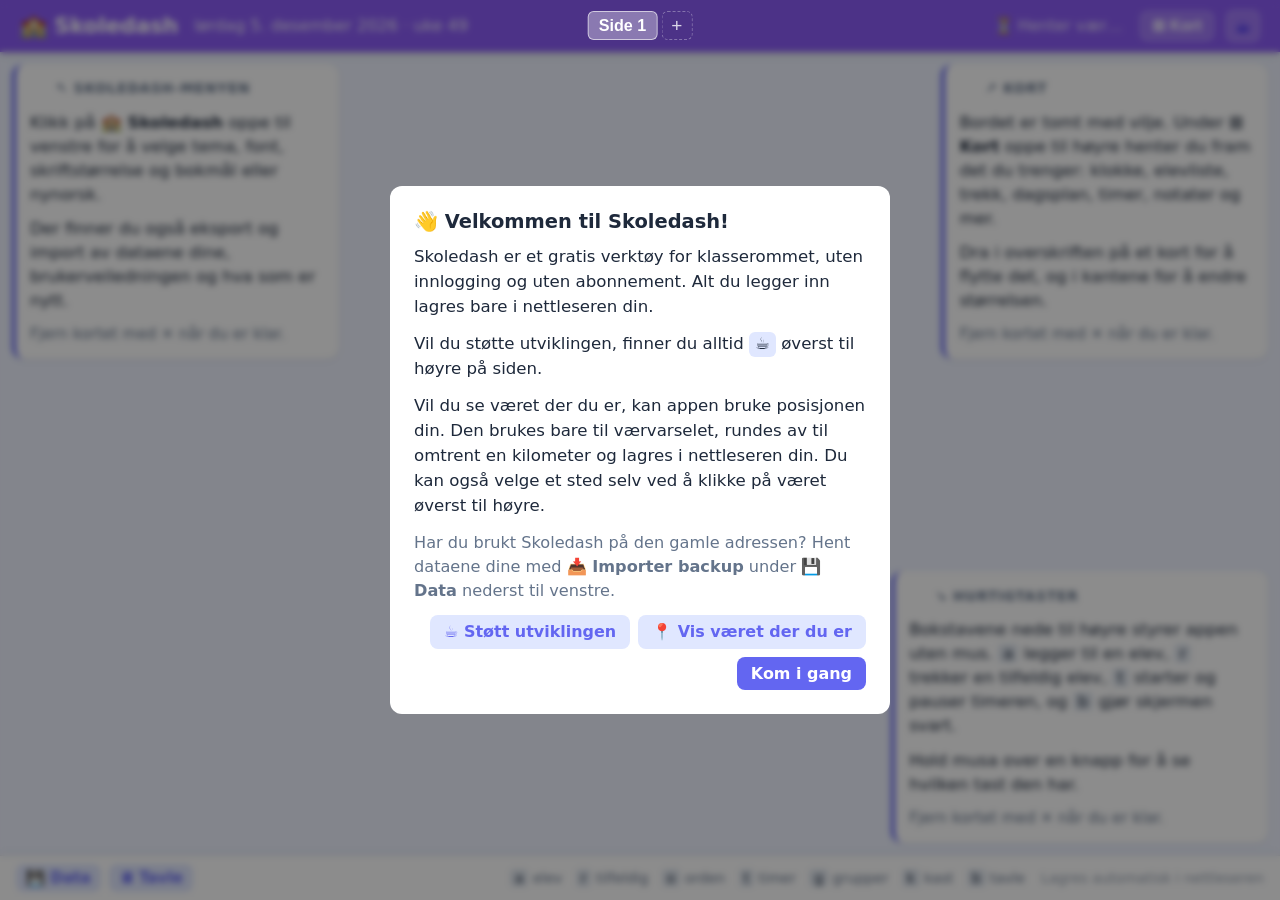
==== index.html @ 86c4f720 "Ukeplan: én dagsplan per skoledag (v2.53) 🗓 i Dagsplan-kortet bytter mellom én plan og én plan per u" ====
<!DOCTYPE html>
<html lang="no" data-theme="lyst">
<head>
  <meta charset="UTF-8">
  <meta name="viewport" content="width=device-width, initial-scale=1.0">
  <title>Skoledash</title>
  <!-- Favicon uten egen fil: en inline SVG (data-URI) som bare tegner 🏫-emojien. -->
  <link rel="icon" href="data:image/svg+xml,%3Csvg xmlns='http://www.w3.org/2000/svg' viewBox='0 0 100 100'%3E%3Ctext y='.9em' font-size='90'%3E%F0%9F%8F%AB%3C/text%3E%3C/svg%3E">
  <meta name="description" content="Klasseromsdashboard for læreren — navnetrekking, grupper, timer og dagsplan i ett oversiktlig dashboard. Alt lagres lokalt i nettleseren.">
  <!-- Open Graph / sosiale medier -->
  <meta property="og:type" content="website">
  <meta property="og:title" content="Skoledash: klasseromsdashboard for læreren">
  <meta property="og:description" content="Navnetrekking, grupper, timer og dagsplan i ett oversiktlig dashboard. Alt lagres lokalt i nettleseren.">
  <meta property="og:image" content="https://skoledash.app/og-image.png?v=2">
  <meta property="og:image:width" content="2752">
  <meta property="og:image:height" content="1536">
  <meta property="og:url" content="https://skoledash.app/">
  <meta name="twitter:card" content="summary_large_image">
  <meta name="twitter:title" content="Skoledash: klasseromsdashboard for læreren">
  <meta name="twitter:description" content="Navnetrekking, grupper, timer og dagsplan i ett oversiktlig dashboard.">
  <meta name="twitter:image" content="https://skoledash.app/og-image.png?v=2">
  <!-- Setter lagret tema før første tegning, så det ikke blinker lyst (se fila). -->
  <script src="tema-tidlig.js"></script>
  <link rel="stylesheet" href="style.css">
</head>
<body>
<!--
  Sidestruktur:
   <header>  — tittel/meny, fane-rad for sider, dato, vær og ⊞ Widgets-menyen
   <main>    : den frie flata (#flate), etterfulgt av selve kort-malene
               (app.js pakker dem i en .kl-plass og plasserer dem på flata)
   #action-bar : bunnlinje med Nullstill, Tavle og hurtigtast-hint
   #modal-overlay + frittstående modaler — dialoger (se MODALS-seksjonen)
  All logikk ligger i app.js (lastes nederst). Tekst styres via data-attributter.
-->

<header>
  <!-- Skoledash-menyen: klikk på tittelen åpner nedtrekket. Valgene med .kl-has-submenu
       folder ut en undermeny (tema/font/størrelse). data-tema/-font/-størrelse leses av
       app.js for å vite hvilket valg som ble klikket. -->
  <div id="klasserom-meny-wrapper">
    <h1 id="btn-klasserom-meny" title="Meny">🏫 Skoledash</h1>
    <div id="klasserom-dropdown" class="hidden">
      <div class="kl-dropdown-item" id="btn-åpne-logg">📋 Oppdateringslogg</div>
      <div class="kl-dropdown-item" id="btn-åpne-guide">❓ Brukerveiledning</div>
      <div class="kl-dropdown-item" data-klikk="tilbakemelding">💬 Tilbakemelding</div>
      <div class="kl-dropdown-sep"></div>
      <div class="kl-dropdown-item" data-klikk="lister">📋 Klasselister</div>
      <div class="kl-dropdown-sep"></div>
      <div class="kl-dropdown-item kl-has-submenu">
        🎨 Tema
        <div class="kl-submenu">
          <div class="kl-dropdown-label">Standard</div>
          <div class="kl-dropdown-item tema-valg" data-tema="lyst">☀️ Lyst</div>
          <div class="kl-dropdown-item tema-valg" data-tema="mørkt">🌙 Mørkt</div>
          <div class="kl-dropdown-item tema-valg" data-tema="kontrast">⬛ Høy kontrast</div>
          <div class="kl-dropdown-sep"></div>
          <div class="kl-dropdown-label">Eventyr</div>
          <div class="kl-dropdown-item tema-valg" data-tema="under-vann">🌊 Under vann</div>
          <div class="kl-dropdown-item tema-valg" data-tema="fjellet">🏔️ På fjellet</div>
          <div class="kl-dropdown-item tema-valg" data-tema="skogen">🌲 I skogen</div>
          <div class="kl-dropdown-item tema-valg" data-tema="vulkan">🌋 I en vulkan</div>
          <div class="kl-dropdown-sep"></div>
          <div class="kl-dropdown-label">Jonatan spesial</div>
          <div class="kl-dropdown-item tema-valg" data-tema="fluttershy">🦋 Fluttershy</div>
          <div class="kl-dropdown-item tema-valg" data-tema="twilight">✨ Twilight</div>
          <div class="kl-dropdown-item tema-valg" data-tema="rarity">💎 Rarity</div>
        </div>
      </div>
      <div class="kl-dropdown-item kl-has-submenu">
        🔤 Font
        <div class="kl-submenu">
          <div class="kl-dropdown-item font-valg" data-font="system">🖥 System standard</div>
          <div class="kl-dropdown-item font-valg" data-font="lexend">📖 Lexend</div>
          <div class="kl-dropdown-item font-valg" data-font="outfit">✦ Outfit</div>
          <div class="kl-dropdown-item font-valg" data-font="sniglet">○ Sniglet</div>
          <div class="kl-dropdown-item font-valg" data-font="kalam">✍ Kalam</div>
          <div class="kl-dropdown-item font-valg" data-font="jetbrains-mono">💻 JetBrains Mono</div>
        </div>
      </div>
      <div class="kl-dropdown-item kl-has-submenu">
        🗣 Målform
        <div class="kl-submenu">
          <div class="kl-dropdown-item språk-valg" data-språk="nb" lang="nb">Bokmål</div>
          <div class="kl-dropdown-item språk-valg" data-språk="nn" lang="nn">Nynorsk</div>
        </div>
      </div>
      <div class="kl-dropdown-item kl-has-submenu">
        📏 Skriftstørrelse
        <div class="kl-submenu kl-submenu-bred">
          <div class="kl-dropdown-label">Alle kort</div>
          <div class="kl-dropdown-item størrelse-valg" data-størrelse="liten">🔡 Liten</div>
          <div class="kl-dropdown-item størrelse-valg" data-størrelse="normal">🔤 Normal</div>
          <div class="kl-dropdown-item størrelse-valg" data-størrelse="stor">🔠 Stor</div>
          <div class="kl-dropdown-item størrelse-valg" data-størrelse="xl">⬜ Ekstra stor</div>
          <div class="kl-dropdown-sep"></div>
          <div class="kl-dropdown-label">Enkelt kort, i %</div>
          <!-- Fylles av renderWidgetStørrelseMeny(): én rad per synlig widget på siden -->
          <div id="widget-str-liste"></div>
        </div>
      </div>
    </div>
  </div>
  <div id="sider-nav" class="sider-nav"></div> <!-- fane-rad, fylles av renderSiderNav() -->
  <div id="header-dato"></div>                 <!-- dagens dato, settes av oppdaterDato() -->
  <div id="widget-meny-wrapper">
    <div id="vær-wrapper">
      <div id="header-ver" title="Klikk for detaljer"></div>
      <div id="vær-popup" class="hidden"></div>
    </div>
    <button id="btn-widget-meny" title="Vis/skjul kort">⊞ Kort</button>
    <div id="widget-dropdown" class="hidden"></div>
    <!-- Donasjonsknapp helt til høyre. href settes av setupVelkommen() fra DONASJON_URL. -->
    <a id="btn-doner" data-donasjon target="_blank" rel="noopener noreferrer" title="Støtt utviklingen av Skoledash">☕</a>
  </div>
</header>

<main>
  <!-- Den frie flata kortene plasseres på. Tom her: applyLayout() pakker hvert kort
       under i en .kl-plass med posisjon og størrelse, og flytter den inn hit. -->
  <div id="flate"></div>
  <!-- Widget-kortene under er maler som ligger fast i markupen. JS skjuler/viser og
       plasserer dem; hvert kort har en ✕ (skjul), en overskrift man drar i, og en
       stabil id (card-*) som layout og widget-meny refererer til. -->
  <!-- Guidekort for nye brukere. Bare første side i en helt ny lagring har dem i
       widget_layout (se defaultState). Hos alle andre fjerner init() dem fra DOM-en.
       ✕ fjerner dem for godt; de står ikke i ⊞ Widgets-menyen. -->
  <div class="card kl-guide" id="card-guide-meny">
    <button class="kl-widget-close" data-klikk="fjern-guide" data-widget="card-guide-meny" title="Fjern fra siden">✕</button>
    <div class="card-header">
      <span class="drag-handle" title="Dra for å flytte">⠿</span>
      <h2>↖ Skoledash-menyen</h2>
    </div>
    <p data-t-html>Klikk på <strong>🏫 Skoledash</strong> oppe til venstre for å velge tema, font, skriftstørrelse og bokmål eller nynorsk.</p>
    <p data-t-html>Der finner du også eksport og import av dataene dine, brukerveiledningen og hva som er nytt.</p>
    <p class="kl-guide-fot" data-t-html>Fjern kortet med ✕ når du er klar.</p>
  </div>

  <div class="card kl-guide" id="card-guide-widgets">
    <button class="kl-widget-close" data-klikk="fjern-guide" data-widget="card-guide-widgets" title="Fjern fra siden">✕</button>
    <div class="card-header">
      <span class="drag-handle" title="Dra for å flytte">⠿</span>
      <h2>↗ Kort</h2>
    </div>
    <p data-t-html>Bordet er tomt med vilje. Under <strong>⊞ Kort</strong> oppe til høyre henter du fram det du trenger: klokke, elevliste, trekk, dagsplan, timer, notater og mer.</p>
    <p data-t-html>Dra i overskriften på et kort for å flytte det, og i kantene for å endre størrelsen.</p>
    <p class="kl-guide-fot" data-t-html>Fjern kortet med ✕ når du er klar.</p>
  </div>

  <div class="card kl-guide" id="card-guide-taster">
    <button class="kl-widget-close" data-klikk="fjern-guide" data-widget="card-guide-taster" title="Fjern fra siden">✕</button>
    <div class="card-header">
      <span class="drag-handle" title="Dra for å flytte">⠿</span>
      <h2>↘ Hurtigtaster</h2>
    </div>
    <p data-t-html>Bokstavene nede til høyre styrer appen uten mus. <kbd>a</kbd> legger til en elev, <kbd>r</kbd> trekker en tilfeldig elev, <kbd>t</kbd> starter og pauser timeren, og <kbd>b</kbd> gjør skjermen svart.</p>
    <p data-t-html>Hold musa over en knapp for å se hvilken tast den har.</p>
    <p class="kl-guide-fot" data-t-html>Fjern kortet med ✕ når du er klar.</p>
  </div>

  <!-- Card: Elever -->
  <div class="card" id="card-elever">
    <button class="kl-widget-close" data-klikk="skjul-widget" data-widget="card-elever" title="Fjern fra siden">✕</button>
    <div class="card-header">
      <span class="drag-handle" title="Dra for å flytte">⠿</span>
      <h2>Elever</h2>
    </div>
    <div id="elev-liste"></div>
    <div class="elev-count">
      <strong id="elev-antall">0</strong>
      <span id="elev-tekst">elever inne</span>
      <span id="elev-borte" class="elev-borte-tekst hidden"></span>
    </div>
    <div class="flex gap-2 elev-knapper">
      <button class="btn btn-primary btn-sm flex-1" id="btn-legg-til">+ Legg til elev</button>
      <button class="btn btn-ghost btn-sm" id="btn-lister" title="Klasselister (l)">📋 Lister</button>
      <button class="btn btn-ghost btn-sm" id="btn-tom-elever" title="Tøm elevlista og start en ny. Lagrede lister røres ikke.">🧹 Tøm</button>
    </div>
  </div>

  <!-- Card: Grupper -->
  <div class="card" id="card-grupper">
    <button class="kl-widget-close" data-klikk="skjul-widget" data-widget="card-grupper" title="Fjern fra siden">✕</button>
    <div class="card-header">
      <span class="drag-handle" title="Dra for å flytte">⠿</span>
      <h2>Grupper</h2>
      <div class="card-controls">
        <button class="btn btn-ghost btn-sm" id="btn-grupper-ny" title="Lag nye grupper (g)">🎲 Del inn</button>
        <button class="btn btn-sm" id="btn-grupper-fjern" title="Fjern grupper">✕</button>
      </div>
    </div>
    <div id="grupper-vis">
      <p class="tom-tekst">Ingen grupper aktive — trykk <kbd>🎲 Del inn</kbd></p>
    </div>
  </div>

  <!-- Card: Tilfeldig -->
  <div class="card" id="card-tilfeldig">
    <button class="kl-widget-close" data-klikk="skjul-widget" data-widget="card-tilfeldig" title="Fjern fra siden">✕</button>
    <div class="card-header">
      <span class="drag-handle" title="Dra for å flytte">⠿</span>
      <h2>Tilfeldig elev</h2>
      <div class="card-controls">
        <button class="btn btn-ghost btn-sm btn-icon btn-tilfeldig-tom" title="Tøm backlog: alle kan trekkes igjen">🔄</button>
      </div>
    </div>
    <div class="tilfeldig-vis draw-placeholder">Trykk Trekk for å velge en tilfeldig elev</div>
    <div class="tilfeldig-backlog-count backlog-count hidden"></div>
    <div class="flex gap-2">
      <button class="btn btn-primary flex-1 btn-tilfeldig" title="Trekk tilfeldig (r)">Trekk</button>
      <button class="btn btn-ghost flex-1 btn-tilfeldig-backlog" title="Trekk uten repetisjon (R)">Trekk (bl)</button>
    </div>
  </div>

  <!-- Card: Ordenselever -->
  <div class="card" id="card-ordenselev">
    <button class="kl-widget-close" data-klikk="skjul-widget" data-widget="card-ordenselev" title="Fjern fra siden">✕</button>
    <div class="card-header">
      <span class="drag-handle" title="Dra for å flytte">⠿</span>
      <h2>Ordenselever</h2>
      <div class="card-controls">
        <button class="btn btn-ghost btn-sm btn-icon" id="btn-ordenselev-antall" title="To ordenselever per trekk. Trykk for én.">👥</button>
        <button class="btn btn-ghost btn-sm btn-icon" id="btn-rediger-ordenselev" title="Rediger backlog">📝</button>
        <button class="btn btn-ghost btn-sm btn-icon" id="btn-ordenselev-tom" title="Nullstill ordenselev-trekket: alle kan trekkes igjen">🔄</button>
      </div>
    </div>
    <div id="ordenselev-vis" class="draw-placeholder">Trykk Trekk for å velge to ordenselever</div>
    <div id="ordenselev-backlog-count" class="backlog-count hidden"></div>
    <button class="btn btn-primary w-full" id="btn-ordenselev" title="Trekk ordenselever (o)">Trekk ordenselever</button>
  </div>

  <!-- Card: Klassebamse -->
  <div class="card" id="card-ulv">
    <button class="kl-widget-close" data-klikk="skjul-widget" data-widget="card-ulv" title="Fjern fra siden">✕</button>
    <div class="card-header">
      <span class="drag-handle" title="Dra for å flytte">⠿</span>
      <h2>Klassebamse</h2>
      <div class="card-controls">
        <button class="btn btn-ghost btn-sm btn-icon" id="btn-rediger-ulv" title="Rediger backlog">📝</button>
        <button class="btn btn-ghost btn-sm btn-icon" id="btn-ulv-tom" title="Nullstill bamse-trekket: alle kan trekkes igjen">🔄</button>
      </div>
    </div>
    <div id="ulv-vis" class="draw-placeholder">Trykk Trekk for å velge hvem som tar med klassebamse hjem</div>
    <div id="ulv-backlog-count" class="backlog-count hidden"></div>
    <button class="btn btn-ghost w-full" id="btn-ulv" title="Trekk klassebamse (u)">Trekk klassebamse</button>
  </div>

  <!-- Card: Timer -->

  <!-- Card: Notat — har INGEN statisk mal her. Notat- og bilde-kort er flerinstans
       og bygges i sin helhet av JS (lagNotatElement/lagBildeElement), én per instans. -->
  <!-- Card: Dagsplan -->
  <div class="card" id="card-dagsplan">
    <button class="kl-widget-close" data-klikk="skjul-widget" data-widget="card-dagsplan" title="Fjern fra siden">✕</button>
    <div class="card-header">
      <span class="drag-handle" title="Dra for å flytte">⠿</span>
      <h2>Dagsplan</h2>
      <div class="card-controls">
        <button class="btn btn-ghost btn-sm btn-icon" id="btn-dagsplan-uke" title="Ukeplan: én plan per ukedag">🗓</button>
        <button class="btn btn-ghost btn-sm btn-icon" id="btn-dagsplan-tom" title="Tøm dagsplanen">🧹</button>
      </div>
    </div>
    <div id="dagsplan-dager" class="dagsplan-dager hidden" role="tablist"></div> <!-- Man–Fre, fylles av renderDagsplan() når ukeplan er på -->
    <div id="dagsplan-liste"></div>
    <div class="flex gap-2">
      <button class="btn btn-ghost btn-sm flex-1" id="btn-dagsplan-legg-til" title="Legg til punkt (d)">+ Legg til punkt</button>
      <button class="btn btn-primary btn-sm" id="btn-dagsplan-neste" title="Punktet som pågår, er ferdig, videre til neste (p). Shift+P angrer.">▶ Neste</button>
    </div>
  </div>

  <!-- Card: Klokke — analog urskive + digital tid. Været bor i headeren (og i
       vær-popupen der), ikke her — det sto begge steder og var ren dobling.
       Urskiven er statisk SVG; strekene og tallene tegnes én gang av setupKlokke(),
       og de tre viserne roteres av oppdaterKlokke() hvert sekund. -->
  <div class="card" id="card-klokke">
    <button class="kl-widget-close" data-klikk="skjul-widget" data-widget="card-klokke" title="Fjern fra siden">✕</button>
    <div class="card-header">
      <span class="drag-handle" title="Dra for å flytte">⠿</span>
      <!-- Overskrifta er også visningsvelgeren: klikk bytter mellom begge, analog og
           digital (byttKlokkeVisning). Teksten settes fra JS. -->
      <h2><button class="kl-klokke-visning" id="btn-klokke-visning" data-klikk="klokke-visning"
                  title="Bytt mellom begge, analog og digital">Begge</button></h2>
    </div>

    <div class="klokke-urskive">
      <svg viewBox="0 0 100 100" role="img" aria-label="Analog klokke">
        <circle class="klokke-skive" cx="50" cy="50" r="47" />
        <g id="klokke-merker"></g>
        <g id="klokke-tall"></g>
        <line id="klokke-viser-time"   class="klokke-viser klokke-viser-time"   x1="50" y1="57" x2="50" y2="29" />
        <line id="klokke-viser-minutt" class="klokke-viser klokke-viser-minutt" x1="50" y1="59" x2="50" y2="17" />
        <line id="klokke-viser-sekund" class="klokke-viser-sekund"              x1="50" y1="61" x2="50" y2="14" />
        <circle class="klokke-nav" cx="50" cy="50" r="2.4" />
      </svg>
    </div>
    <div id="klokke-digital">--:--</div>

  </div>

  <!-- Card: Terning: d4 til d20, 1-36 om gangen, i kvadratiske rader. Terningflatene tegnes som SVG av
       renderTerninger(); d6 får ekte prikkeflater, de øvrige sin egen silhuett med
       tallet i midten. Kast-knappen kjører en kort «trilling» før verdiene lander. -->
  <div class="card" id="card-terning">
    <button class="kl-widget-close" data-klikk="skjul-widget" data-widget="card-terning" title="Fjern fra siden">✕</button>
    <div class="card-header">
      <span class="drag-handle" title="Dra for å flytte">⠿</span>
      <h2>Terning</h2>
    </div>

    <div id="terning-flater"></div>
    <div id="terning-sum" class="terning-sum"></div>

    <!-- Terningtype: knapperaden fylles av renderTerningType() så d4…d20 ikke må
         gjentas i markupen, og aktiv type kan markeres ett sted. -->
    <div id="terning-type" class="terning-type"></div>

    <div class="terning-kontroller">
      <div class="terning-antall" title="Hvor mange terninger som kastes">
        <button class="btn btn-ghost btn-sm btn-icon" id="btn-terning-minus" title="Færre terninger">−</button>
        <span id="terning-antall-tall">1</span>
        <button class="btn btn-ghost btn-sm btn-icon" id="btn-terning-pluss" title="Flere terninger">+</button>
      </div>
      <button class="btn btn-primary flex-1" id="btn-terning-kast" title="Kast (k)">🎲 Kast</button>
    </div>
  </div>
  <div class="card" id="card-arbeid">
    <button class="kl-widget-close" data-klikk="skjul-widget" data-widget="card-arbeid" title="Fjern fra siden">✕</button>
    <div class="card-header">
      <span class="drag-handle" title="Dra for å flytte">⠿</span>
      <h2>Arbeidssymboler</h2>
    </div>
    <div id="arbeid-vis" class="arbeid-vis"></div>
    <div id="arbeid-velger" class="arbeid-velger"></div>
  </div>
  <div class="card" id="card-trafikklys">
    <button class="kl-widget-close" data-klikk="skjul-widget" data-widget="card-trafikklys" title="Fjern fra siden">✕</button>
    <div class="card-header">
      <span class="drag-handle" title="Dra for å flytte">⠿</span>
      <h2>Trafikklys</h2>
    </div>
    <div id="trafikklys" class="trafikklys" role="group" aria-label="Trafikklys">
      <button class="lys lys-rød" data-lys="rød" title="Rødt lys" aria-label="Rødt lys"></button>
      <button class="lys lys-gul" data-lys="gul" title="Gult lys" aria-label="Gult lys"></button>
      <button class="lys lys-grønn" data-lys="grønn" title="Grønt lys" aria-label="Grønt lys"></button>
    </div>
  </div>

</main>

<!-- Vises kun når det finnes ulagrede endringer siden siste eksport (oppdaterEksportVarsel).
     Ligger rett over action-baren så varselet er der blikket havner når man er ferdig. -->
<div id="fokus-bakgrunn" class="hidden"></div>
<button id="btn-fokus-lukk" class="btn btn-ghost hidden" title="Lukk fokus (Esc)">✕ Lukk fokus</button>
<div id="lagring-varsel" class="hidden" role="alert">
  <span id="lagring-varsel-tekst"></span>
  <button class="btn btn-sm" id="btn-lagring-last">↻ Last inn på nytt</button>
</div>
<button id="eksport-varsel" class="hidden" title="Du har endringer siden siste eksport — klikk for å eksportere nå">● Ueksporterte endringer</button>

<!-- Action bar -->
<div id="action-bar">
  <button class="btn btn-ghost btn-sm" id="btn-data" title="Backup og sletting av data (n)">💾 Data</button>
  <button class="btn btn-ghost btn-sm" id="btn-blackboard" title="Tavlemodus (b)">🖥 Tavle</button>
  <div class="action-bar-right">
    <span class="shortcut-hint">
      <kbd>a</kbd> elev &nbsp;
      <kbd>r</kbd> tilfeldig &nbsp;
      <kbd>o</kbd> orden &nbsp;
      <kbd>t</kbd> timer &nbsp;
      <kbd>g</kbd> grupper &nbsp;
      <kbd>k</kbd> kast &nbsp;
      <kbd>b</kbd> tavle
    </span>
    <span class="lagret-hint">Lagres automatisk i nettleseren</span>
  </div>
</div>

<!-- ============ MODALS ============ -->
<!-- De fleste dialogene bor inne i dette felles overlayet og styres av åpneModal()/
     lukkModal() (som viser/skjuler via .hidden). To dialoger lenger ned (begrensning-
     og feedback-modal) er frittstående og toggles i stedet via inline style.display. -->
<div id="modal-overlay" class="modal-overlay hidden">

  <div id="modal-legg-til" class="modal hidden">
    <h3>Legg til elev</h3>
    <input type="text" id="input-elev-navn" placeholder="Navn…" maxlength="60" autocomplete="off">
    <div class="modal-actions">
      <button class="btn btn-ghost" id="btn-legg-til-avbryt">Avbryt</button>
      <button class="btn btn-success" id="btn-legg-til-bekreft">Legg til</button>
    </div>
  </div>

  <div id="modal-timer-sett" class="modal hidden">
    <h3>Sett nedtellingstid</h3>
    <input type="number" id="input-timer-minutter" placeholder="Minutter (1–60)…" min="1" max="60">
    <div class="modal-actions">
      <button class="btn btn-ghost" id="btn-timer-sett-avbryt">Avbryt</button>
      <button class="btn btn-success" id="btn-timer-sett-bekreft">OK</button>
    </div>
  </div>

  <div id="modal-dagsplan" class="modal hidden">
    <h3>Legg til punkt i dagsplan</h3>
    <input type="text" id="input-dagsplan-punkt" placeholder="f.eks. Gjennomgang kapittel 3…" maxlength="80">
    <div class="modal-actions">
      <button class="btn btn-ghost" id="btn-dagsplan-avbryt">Avbryt</button>
      <button class="btn btn-success" id="btn-dagsplan-bekreft">Legg til</button>
    </div>
  </div>

  <div id="modal-grupper" class="modal hidden">
    <h3>Del inn i grupper</h3>
    <input type="number" id="input-grupper-antall" placeholder="Antall grupper (min. 2)…" min="2">
    <div class="modal-actions">
      <button class="btn btn-ghost" id="btn-grupper-avbryt">Avbryt</button>
      <button class="btn btn-success" id="btn-grupper-bekreft">Del inn</button>
    </div>
  </div>

  <div id="modal-lister" class="modal hidden">
    <h3>Klasselister</h3>
    <div id="lister-innhold"></div>
    <div class="modal-actions">
      <button class="btn btn-ghost flex-1" id="btn-lister-lagre">💾 Lagre nåværende</button>
      <button class="btn btn-ghost" id="btn-lister-importer" title="Hent en liste fra en fil, f.eks. fra en kollega">📥 Importer liste</button>
      <button class="btn btn-primary" id="btn-lister-lukk">Lukk</button>
    </div>
  </div>

  <div id="modal-lagre-liste" class="modal hidden">
    <h3>Navn på listen</h3>
    <input type="text" id="input-liste-navn" placeholder="f.eks. 8A, Valgfag høst…" maxlength="40">
    <div class="modal-actions">
      <button class="btn btn-ghost" id="btn-lagre-liste-avbryt">Avbryt</button>
      <button class="btn btn-success" id="btn-lagre-liste-bekreft">Lagre</button>
    </div>
  </div>

  <div id="modal-lagre-mal" class="modal hidden">
    <h3>📑 Lagre siden som mal</h3>
    <p>Malen tar med oppsettet av kortene og innstillingene i dem, men ikke elever, grupper, dagsplan eller trekk.</p>
    <input type="text" id="input-mal-navn" placeholder="f.eks. Mattetime, Stasjoner…" maxlength="40">
    <div class="modal-actions">
      <button class="btn btn-ghost" id="btn-lagre-mal-avbryt">Avbryt</button>
      <button class="btn btn-success" id="btn-lagre-mal-bekreft">Lagre</button>
    </div>
  </div>

  <div id="modal-data" class="modal hidden">
    <h3>💾 Data</h3>
    <p class="import-info">Alt Skoledash husker, ligger bare i denne nettleseren. Ta en backup med jevne mellomrom.</p>
    <div class="modal-list" id="data-liste">
      <div class="modal-list-item" data-action="eksporter"><span>📤 Eksporter backup</span></div>
      <div class="modal-list-item" data-action="importer"><span>📥 Importer backup</span></div>
      <div class="modal-list-item danger" data-action="slett_alt"><span>🗑 Slett alle data på denne maskinen…</span></div>
    </div>
    <div class="modal-actions">
      <button class="btn btn-ghost" id="btn-data-lukk">Lukk</button>
    </div>
  </div>

  <div id="modal-slett-alt" class="modal hidden">
    <h3>🗑 Slett alle data på denne maskinen</h3>
    <p>Dette sletter alt Skoledash har lagret i denne nettleseren: klasselister, sider, notater, bilder og innstillinger. Det kan ikke angres.</p>
    <p>Bruk det når du er ferdig på en maskin andre også bruker, eller når du vil begynne helt på nytt. Ta gjerne en backup først.</p>
    <div class="modal-actions">
      <button class="btn btn-ghost" id="btn-slett-alt-avbryt">Avbryt</button>
      <button class="btn btn-ghost" id="btn-slett-alt-eksporter">📤 Eksporter først</button>
      <button class="btn btn-danger" id="btn-slett-alt-bekreft">Slett alt</button>
    </div>
  </div>

  <!-- Nedtelling til dato -->
  <div id="modal-dato" class="modal hidden">
    <h3>Nedtelling til dato</h3>
    <input type="date" id="input-dato-dato" class="modal-input" aria-label="Dato" />
    <input type="text" id="input-dato-tekst" class="modal-input" maxlength="40" placeholder="F.eks. Juleferie" aria-label="Hva skjer" />
    <div class="modal-actions">
      <button class="btn btn-ghost" id="btn-dato-avbryt">Avbryt</button>
      <button class="btn btn-primary" id="btn-dato-lagre">Lagre</button>
    </div>
  </div>

  <!-- Egne arbeidssymboler -->
  <div id="modal-arbeid" class="modal hidden">
    <h3>Egne arbeidssymboler</h3>
    <div id="arbeid-egne-liste" class="modal-list"></div>
    <div class="arbeid-nytt-felt">
      <input type="text" id="input-arbeid-emoji" class="modal-input arbeid-emoji-input" maxlength="8" placeholder="📖" aria-label="Emoji" />
      <input type="text" id="input-arbeid-tekst" class="modal-input" maxlength="30" placeholder="F.eks. Lesestund" aria-label="Tekst" />
    </div>
    <div class="modal-actions">
      <button class="btn btn-ghost" id="btn-arbeid-lukk">Lukk</button>
      <button class="btn btn-primary" id="btn-arbeid-lagre">Legg til</button>
    </div>
  </div>

  </div>

  <!-- Backlog-editor -->
  <div id="modal-rediger-backlog" class="modal hidden">
    <h3 id="rediger-backlog-tittel">Rediger backlog</h3>
    <p style="font-size:.85rem;opacity:.7;margin-bottom:.75rem">Klikk på en elev for å markere dem som allerede brukt. Grå = brukt, hvit = tilgjengelig.</p>
    <div id="rediger-backlog-chips" class="chip-grid"></div>
    <div class="modal-actions">
      <button class="btn btn-primary" id="btn-rediger-backlog-lukk">Ferdig</button>
    </div>
  </div>

  <!-- Import-modal -->
  <div id="modal-import" class="modal hidden">
    <h3>📥 Importer data</h3>
    <p id="import-info" class="import-info"></p>
    <div class="import-valg">
      <label class="import-modus">
        <input type="radio" name="import-modus" value="erstatt" checked>
        <span><strong>Erstatt alt</strong><br>Gjenoppretter hele tilstanden fra fila og overskriver alt som ligger her nå (lister, sider, innstillinger, notater og bilder).</span>
      </label>
      <label class="import-modus">
        <input type="radio" name="import-modus" value="flett_lister">
        <span><strong>Slå sammen kun klasselister</strong><br>Behold alt nåværende, legg bare til de lagrede listene fra fila.</span>
      </label>
    </div>
    <div class="modal-actions">
      <button class="btn btn-ghost" id="btn-import-avbryt">Avbryt</button>
      <button class="btn btn-primary" id="btn-import-bekreft">Importer</button>
    </div>
  </div>
</div>

<!-- Skjult fil-input for import -->
<input type="file" id="import-fil" accept="application/json,.json" style="display:none">
<!-- Egen filvelger for «📥 Importer liste» i Lister-menyen: fletter bare inn lister. -->
<input type="file" id="importer-liste-fil" accept="application/json,.json" style="display:none">
<input type="file" id="importer-side-fil" accept="application/json,.json" style="display:none"> <!-- 📥 Importer side fra fil i +-menyen -->

<!-- Blackboard overlay -->
<div id="blackboard-overlay" class="hidden">
  <span>Klikk eller trykk <kbd>Esc</kbd> for å avslutte tavlemodus</span>
</div>

<!-- Notifications -->
<div id="notif-container"></div>

<!-- Info overlay (logg + veiledning) -->
<div id="info-overlay" class="modal-overlay hidden">
  <div class="info-modal">
    <div class="info-modal-header">
      <h3 id="info-modal-tittel"></h3>
      <button id="btn-info-lukk" class="btn-lukk-stor">✕</button>
    </div>
    <div id="info-modal-innhold" class="info-modal-innhold"></div>
  </div>
</div>

<!-- Begrensning-modal: frittstående overlay (ikke del av #modal-overlay). Lar læreren
     velge to elever som ikke skal havne i samme gruppe. Knappene kobles opp i
     settOppBegrensning() i app.js. -->
<div id="begrensning-modal" class="modal-overlay" style="display:none">
  <div class="modal-boks begrensning-boks" role="dialog" aria-labelledby="begrensning-tittel">
    <h3 id="begrensning-tittel">⛔ Gruppebegrensning</h3>
    <!-- Teksten settes av renderBegrensninger(): den sier hvilken liste parene lagres i. -->
    <p class="begrensning-forklaring" id="begrensning-forklaring"></p>
    <div class="begrensning-input">
      <label class="visuelt-skjult" for="begr-navn1">Første elev</label>
      <select id="begr-navn1"></select>
      <span class="begrensning-og" aria-hidden="true">og</span>
      <label class="visuelt-skjult" for="begr-navn2">Andre elev</label>
      <select id="begr-navn2"></select>
      <button class="btn btn-primary btn-sm" id="btn-begr-legg-til">Legg til</button>
    </div>
    <p class="begrensning-tom" id="begrensning-tom"></p>
    <ul id="begrensning-liste"></ul>
    <div class="modal-knapper">
      <button class="btn btn-ghost" id="btn-begr-lukk">Lukk</button>
    </div>
  </div>
</div>

<!-- Feedback-modal: frittstående overlay med kontaktvalg (e-post + GitHub-issue).
     Ren statisk markup — ingen skjemainnsending; lenkene gjør jobben. -->
<div id="feedback-modal" class="modal-overlay" style="display:none">
  <div class="modal-boks">
    <h3>💬 Tilbakemelding & kontakt</h3>
    <p class="kontakt-intro">Funnet en feil, eller har du et ønske til appen? Jeg vil gjerne høre fra deg — velg det som passer deg best.</p>
    <div class="kontakt-valg">
      <a class="kontakt-lenke" href="mailto:knitresletta@pm.me?subject=Skoledash%20%E2%80%93%20tilbakemelding">
        ✉️ Send en e-post
        <span>knitresletta@pm.me</span>
      </a>
      <a class="kontakt-lenke" href="https://github.com/Knitresletta/skoledash/issues/new" target="_blank" rel="noopener noreferrer">
        🐙 Opprett en sak på GitHub
        <span>Meld feil eller foreslå en ny funksjon</span>
      </a>
    </div>
    <div class="modal-knapper">
      <button class="btn btn-ghost" data-klikk="lukk-tilbakemelding">Lukk</button>
    </div>
  </div>
</div>

<!-- Velkomst-modal: vises én gang per nettleser (styres av setupVelkommen() i app.js).
     Lenken får href fra DONASJON_URL, samme som ☕-knappen i headeren. -->
<div id="velkommen-modal" class="modal-overlay" style="display:none">
  <div class="modal-boks velkommen-boks">
    <h3>👋 Velkommen til Skoledash!</h3>
    <p>Skoledash er et gratis verktøy for klasserommet, uten innlogging og uten abonnement. Alt du legger inn lagres bare i nettleseren din.</p>
    <p>Vil du støtte utviklingen, finner du alltid <span class="velkommen-ikon">☕</span> øverst til høyre på siden.</p>
    <p>Vil du se været der du er, kan appen bruke posisjonen din. Den brukes bare til værvarselet, rundes av til omtrent en kilometer og lagres i nettleseren din. Du kan også velge et sted selv ved å klikke på været øverst til høyre.</p>
    <p class="velkommen-flytt">Har du brukt Skoledash på den gamle adressen? Hent dataene dine med <strong>📥 Importer backup</strong> under <strong>💾 Data</strong> nederst til venstre.</p>
    <div class="modal-knapper">
      <a class="btn btn-ghost" data-donasjon target="_blank" rel="noopener noreferrer">☕ Støtt utviklingen</a>
      <button class="btn btn-ghost" id="btn-velkommen-posisjon">📍 Vis været der du er</button>
      <button class="btn btn-primary" id="btn-velkommen-lukk">Kom i gang</button>
    </div>
  </div>
</div>

<!-- All logikk og oppstart ligger her (init kjøres på DOMContentLoaded). -->
<script src="tekster.js"></script>
<script src="app.js"></script>
</body>
</html>
---- style.css ----
/*
  style.css — all styling for klasserom-dashboardet. Grov inndeling nedover:
    1. Custom properties (:root)  — farger, skygger, radius, font som variabler
    2. Temaer ([data-theme="…"]) — hvert tema overstyrer DE SAMME variablene
    3. Reset + grunnoppsett
    4. Header, meny og undermenyer
    5. Hovedlayout (fri flate) + kort + dra-håndtak
    6. Knapper + utility-klasser
    7. Widget-spesifikk stil (elever, trekk, timer, notat, dagsplan, grupper, bilde)
    8. Modaler, varsler, tavlemodus, info-modal
    9. Animasjoner og responsiv tilpasning
  Fargene refereres alltid via var(--…), så et temabytte = bytte av variabler på <html>.
*/

/* ===================== Webfonter ===================== */
/* Fontene ligger i fonts/ og serveres fra skoledash.app selv, så appen aldri kontakter
   Google. Nettleseren laster ned en @font-face først når tekst faktisk bruker familien,
   så fonter som ikke er valgt koster ingenting. Kilder og lisenser: fonts/README.md.
   Variable fonter dekker hele vektområdet 400-700 med én fil. */
@font-face {
    font-family: "Lexend";
    font-style: normal;
    font-weight: 100 900;
    font-display: swap;
    src: url("fonts/lexend/lexend.woff2") format("woff2");
}
@font-face {
    font-family: "Outfit";
    font-style: normal;
    font-weight: 400 700;
    font-display: swap;
    src: url("fonts/outfit/outfit-latin.woff2") format("woff2");
}
@font-face {
    font-family: "Sniglet";
    font-style: normal;
    font-weight: 400;
    font-display: swap;
    src: url("fonts/sniglet/sniglet-latin.woff2") format("woff2");
}
@font-face {
    font-family: "Kalam";
    font-style: normal;
    font-weight: 400;
    font-display: swap;
    src: url("fonts/kalam/kalam-400-latin.woff2") format("woff2");
}
@font-face {
    font-family: "Kalam";
    font-style: normal;
    font-weight: 700;
    font-display: swap;
    src: url("fonts/kalam/kalam-700-latin.woff2") format("woff2");
}
@font-face {
    font-family: "JetBrains Mono";
    font-style: normal;
    font-weight: 400 700;
    font-display: swap;
    src: url("fonts/jetbrains-mono/jetbrains-mono-latin.woff2") format("woff2");
}

/* ===================== Custom properties ===================== */
/* Standardtemaet (lyst). Alle andre temaer arver herfra og overstyrer kun det de
   trenger. JS endrer aldri fargene direkte — kun data-theme-attributtet på <html>. */
:root {
    --bg: #eef2ff;
    --card: #ffffff;
    --primary: #6366f1;
    --primary-l: #e0e7ff;
    --pink: #ec4899;
    --pink-l: #fce7f3;
    --amber: #f59e0b;
    --amber-l: #fef3c7;
    --green: #10b981;
    --green-l: #d1fae5;
    --red: #ef4444;
    --red-l: #fee2e2;
    --text: #1e293b;
    --muted: #64748b;
    --border: #e2e8f0;
    /* Tekst oppå fargede flater. Lyse temaer bruker hvit, temaer med lys primær-
       eller signalfarge overstyrer med mørk tekst så knappene kan leses. */
    --on-primary: #fff;
    --on-green: #fff;
    --on-amber: #fff;
    --on-red: #fff;
    --primary-tekst: var(--primary); /* tekst på spøkelsesknapper */
    --header-tekst: #fff;
    --monster: none; /* SVG-mønster i bakgrunnen, bare i noen temaer */
    --shadow: 0 1px 3px 0 rgb(0 0 0 / 0.1), 0 1px 2px -1px rgb(0 0 0 / 0.08);
    --shadow-md:
        0 4px 6px -1px rgb(0 0 0 / 0.1), 0 2px 4px -2px rgb(0 0 0 / 0.08);
    --r: 12px;
    --r-sm: 8px;
    --font: system-ui, -apple-system, "Segoe UI", sans-serif;
    /* Skriftstørrelse settes på roten slik at alle rem-baserte størrelser skalerer */
    font-size: var(--font-size, 19px); /* = «normal» i STØRRELSER (app.js) */
}

/* ===================== Temaer ===================== */
/* Hvert tema er bare et nytt sett verdier for de samme variablene (+ av og til en
   egen header-bakgrunn). Settes via data-theme på <html> fra settTema(). Vil du lage
   et nytt tema: kopier en blokk, gi den et nytt data-theme-navn og juster fargene. */
[data-theme="mørkt"] {
    /* Lyse aksentfarger trenger mørk tekst på knappene (hvit ga 1,7-3,8:1) */
    --on-primary: #0f172a;
    --on-green: #0f172a;
    --on-amber: #0f172a;
    --on-red: #0f172a;
    --primary-tekst: var(--text);
    --bg: #0f172a;
    --card: #1e293b;
    --primary: #818cf8;
    --primary-l: #312e81;
    --pink: #f472b6;
    --pink-l: #6d1a4e;
    --amber: #fbbf24;
    --amber-l: #78350f;
    --green: #34d399;
    --green-l: #064e3b;
    --red: #f87171;
    --red-l: #7f1d1d;
    --text: #f1f5f9;
    --muted: #94a3b8;
    --border: #334155;
    --shadow: 0 1px 3px 0 rgb(0 0 0 / 0.4), 0 1px 2px -1px rgb(0 0 0 / 0.3);
    --shadow-md:
        0 4px 6px -1px rgb(0 0 0 / 0.45), 0 2px 4px -2px rgb(0 0 0 / 0.35);
}
[data-theme="mørkt"] header {
    background: linear-gradient(135deg, #1e293b 0%, #0f172a 100%);
    border-bottom: 1px solid var(--border);
}

/* Høy kontrast, B Hvit på svart */
[data-theme="kontrast"] {
    --bg: #000000;
    --card: #000000;
    --primary: #ffe600;
    --primary-l: #383300;
    --on-primary: #000000;
    --primary-tekst: #ffffff;
    --text: #ffffff;
    --muted: #e6e6e6;
    --border: #ffffff;
    --green: #3dff7a;
    --green-l: #0f3d1d;
    --on-green: #111111;
    --amber: #ffb000;
    --amber-l: #3d2a00;
    --on-amber: #111111;
    --red: #ff6b6b;
    --red-l: #3d1a1a;
    --on-red: #111111;
    --pink: #ff8ce8;
    --pink-l: #3d2238;
    --header-tekst: #ffffff;
    --shadow: none;
    --shadow-md: none;
}
[data-theme="kontrast"] header {
    background: #000000;
    border-bottom: 2px solid #ffffff;
}
[data-theme="kontrast"] .card {
    border: 2px solid #ffffff;
}

/* Under vann, A Dyphav */
[data-theme="under-vann"] {
    --bg: #04192e;
    --card: #0a2a47;
    --primary: #4cc9f0;
    --primary-l: #194d6c;
    --on-primary: #04192e;
    --primary-tekst: #e6f4ff;
    --text: #e6f4ff;
    --muted: #9cc7e6;
    --border: #1b4468;
    --green: #4ade80;
    --green-l: #195555;
    --on-green: #111111;
    --amber: #fbbf24;
    --amber-l: #444e3f;
    --on-amber: #111111;
    --red: #fb7185;
    --red-l: #443b56;
    --on-red: #111111;
    --pink: #f472b6;
    --pink-l: #423b62;
    --header-tekst: #e6f4ff;
    --monster: url("data:image/svg+xml,%3Csvg%20xmlns%3D%27http%3A%2F%2Fwww.w3.org%2F2000%2Fsvg%27%20width%3D%2740%27%20height%3D%2724%27%3E%3Cpath%20d%3D%27M0%2015%20Q10%205%2020%2015%20T40%2015%27%20fill%3D%27none%27%20stroke%3D%27%23e6f4ff%27%20stroke-opacity%3D%270.11%27%20stroke-width%3D%271.5%27%2F%3E%3C%2Fsvg%3E");
    --shadow: 0 1px 4px 0 rgb(0 0 0 / 0.5);
    --shadow-md: 0 4px 8px -1px rgb(0 0 0 / 0.6);
}
[data-theme="under-vann"] header {
    background: linear-gradient(180deg, #031222, #0a3a5c);
    border-bottom: 1px solid #1b4468;
}

/* På fjellet, B Fjellskumring */
[data-theme="fjellet"] {
    --bg: #1d1b2e;
    --card: #29263f;
    --primary: #f2a65a;
    --primary-l: #554245;
    --on-primary: #2a1700;
    --primary-tekst: #f0ecf8;
    --text: #f0ecf8;
    --muted: #b3abcb;
    --border: #3d3858;
    --green: #4ade80;
    --green-l: #31524f;
    --on-green: #111111;
    --amber: #fbbf24;
    --amber-l: #5b4b39;
    --on-amber: #111111;
    --red: #fb7185;
    --red-l: #5b3850;
    --on-red: #111111;
    --pink: #f472b6;
    --pink-l: #5a385c;
    --header-tekst: #f0ecf8;
    --shadow: 0 1px 4px 0 rgb(0 0 0 / 0.5);
    --shadow-md: 0 4px 8px -1px rgb(0 0 0 / 0.6);
}
[data-theme="fjellet"] header {
    background: url("data:image/svg+xml,%3Csvg%20xmlns%3D%27http%3A%2F%2Fwww.w3.org%2F2000%2Fsvg%27%20width%3D%2770%27%20height%3D%2730%27%3E%3Cpath%20d%3D%27M0%2030%20L14%2014%20L22%2022%20L34%206%20L48%2022%20L56%2016%20L70%2030%20Z%27%20fill%3D%27%23ffffff%27%20opacity%3D%270.18%27%2F%3E%3C%2Fsvg%3E") repeat-x bottom, linear-gradient(90deg, #2b2448 0%, #5a3d6e 60%, #9a5222 100%);
    border-bottom: 1px solid #3d3858;
}

/* I skogen, A Granskog */
[data-theme="skogen"] {
    --bg: #142019;
    --card: #1c2b22;
    --primary: #7fc28e;
    --primary-l: #324c3a;
    --on-primary: #0e1a12;
    --primary-tekst: #e4f0e6;
    --text: #e4f0e6;
    --muted: #a7c2ad;
    --border: #2c4234;
    --green: #4ade80;
    --green-l: #275639;
    --on-green: #111111;
    --amber: #fbbf24;
    --amber-l: #524f22;
    --on-amber: #111111;
    --red: #fb7185;
    --red-l: #523c3a;
    --on-red: #111111;
    --pink: #f472b6;
    --pink-l: #503c46;
    --header-tekst: #e4f0e6;
    --monster: url("data:image/svg+xml,%3Csvg%20xmlns%3D%27http%3A%2F%2Fwww.w3.org%2F2000%2Fsvg%27%20width%3D%2736%27%20height%3D%2734%27%3E%3Cpath%20d%3D%27M12%204%20L18%2016%20H6%20Z%20M12%2010%20L20%2024%20H4%20Z%27%20fill%3D%27%23e4f0e6%27%20opacity%3D%270.07%27%2F%3E%3C%2Fsvg%3E");
    --shadow: 0 1px 4px 0 rgb(0 0 0 / 0.5);
    --shadow-md: 0 4px 8px -1px rgb(0 0 0 / 0.6);
}
[data-theme="skogen"] header {
    background: #0d1711;
    border-bottom: 1px solid #2c4234;
}

/* I en vulkan, A Glødende */
[data-theme="vulkan"] {
    --bg: #170b07;
    --card: #24120b;
    --primary: #ff6a2b;
    --primary-l: #542512;
    --on-primary: #1c0700;
    --primary-tekst: #fff1e8;
    --text: #fff1e8;
    --muted: #f0b48f;
    --border: #40200f;
    --green: #4ade80;
    --green-l: #2d4327;
    --on-green: #111111;
    --amber: #fbbf24;
    --amber-l: #583c11;
    --on-amber: #111111;
    --red: #fb7185;
    --red-l: #582928;
    --on-red: #111111;
    --pink: #f472b6;
    --pink-l: #562934;
    --header-tekst: #fff1e8;
    --monster: url("data:image/svg+xml,%3Csvg%20xmlns%3D%27http%3A%2F%2Fwww.w3.org%2F2000%2Fsvg%27%20width%3D%2748%27%20height%3D%2748%27%3E%3Cg%20fill%3D%27%23ff8a3d%27%3E%3Ccircle%20cx%3D%278%27%20cy%3D%2730%27%20r%3D%271.3%27%20opacity%3D%270.22%27%2F%3E%3Ccircle%20cx%3D%2726%27%20cy%3D%2712%27%20r%3D%270.9%27%20opacity%3D%270.18%27%2F%3E%3Ccircle%20cx%3D%2740%27%20cy%3D%2738%27%20r%3D%271.6%27%20opacity%3D%270.15%27%2F%3E%3C%2Fg%3E%3C%2Fsvg%3E");
    --shadow: 0 1px 4px 0 rgb(0 0 0 / 0.5);
    --shadow-md: 0 4px 8px -1px rgb(0 0 0 / 0.6);
}
[data-theme="vulkan"] header {
    background: linear-gradient(90deg, #120500, #5c1a05);
    border-bottom: 1px solid #40200f;
}

/* Fluttershy (het Equestria til v2.26) */
[data-theme="fluttershy"] {
    --bg: #fff6cf;
    --card: #fffdf2;
    --primary: #b8407a;
    --primary-l: #f6e6e4;
    --on-primary: #ffffff;
    --primary-tekst: #b8407a;
    --text: #3b2433;
    --muted: #7a4f66;
    --border: #f6e3a6;
    --green: #17733f;
    --green-l: #dfead9;
    --on-green: #ffffff;
    --amber: #9a5300;
    --amber-l: #f1e5d0;
    --on-amber: #ffffff;
    --red: #b42326;
    --red-l: #f4ded5;
    --on-red: #ffffff;
    --pink: #1d6f6c;
    --pink-l: #dfe9df;
    --header-tekst: #3b2433;
    --monster: url("data:image/svg+xml,%3Csvg%20xmlns%3D%27http%3A%2F%2Fwww.w3.org%2F2000%2Fsvg%27%20width%3D%2756%27%20height%3D%2748%27%3E%3Cg%20opacity%3D%270.22%27%3E%3Cpath%20d%3D%27M14%2014%20C6%204%202%2012%208%2016%20C2%2020%208%2026%2014%2018%20Z%27%20fill%3D%27%23f08cb8%27%2F%3E%3Cpath%20d%3D%27M14%2014%20C22%204%2026%2012%2020%2016%20C26%2020%2020%2026%2014%2018%20Z%27%20fill%3D%27%23f08cb8%27%2F%3E%3Crect%20x%3D%2713.2%27%20y%3D%2711%27%20width%3D%271.6%27%20height%3D%2710%27%20rx%3D%270.8%27%20fill%3D%27%232a8f8b%27%2F%3E%3C%2Fg%3E%3C%2Fsvg%3E");
}
[data-theme="fluttershy"] header {
    background: linear-gradient(90deg, #f4a7c8, #f8c6dc 55%, #fbe6a2);
    border-bottom: 1px solid #f6e3a6;
}

/* Twilight (het Cosmic v2 i v2.25) */
[data-theme="twilight"] {
    --bg: #080414;
    --card: #12102a;
    --primary: #a78bfa;
    --primary-l: #332b58;
    --on-primary: #0b0620;
    --primary-tekst: #e8ecf8;
    --text: #e8ecf8;
    --muted: #9aa3bd;
    --border: #262150;
    --green: #6ee7b7;
    --green-l: #28444c;
    --on-green: #111111;
    --amber: #fcd34d;
    --amber-l: #4a3f32;
    --on-amber: #111111;
    --red: #fb7185;
    --red-l: #4a2740;
    --on-red: #111111;
    --pink: #ff8ad8;
    --pink-l: #4b2d54;
    --header-tekst: #e8ecf8;
    --monster: url("data:image/svg+xml,%3Csvg%20xmlns%3D%27http%3A%2F%2Fwww.w3.org%2F2000%2Fsvg%27%20width%3D%2752%27%20height%3D%2752%27%3E%3Cg%20fill%3D%27%23e8ecf8%27%3E%3Ccircle%20cx%3D%276%27%20cy%3D%278%27%20r%3D%271%27%20opacity%3D%270.32%27%2F%3E%3Ccircle%20cx%3D%2734%27%20cy%3D%2722%27%20r%3D%270.7%27%20opacity%3D%270.27%27%2F%3E%3Ccircle%20cx%3D%2720%27%20cy%3D%2740%27%20r%3D%271.2%27%20opacity%3D%270.27%27%2F%3E%3Cpath%20d%3D%27M44%206%20l1%203%203%201%20-3%201%20-1%203%20-1%20-3%20-3%20-1%203%20-1z%27%20opacity%3D%270.22%27%2F%3E%3C%2Fg%3E%3C%2Fsvg%3E");
    --shadow: 0 1px 4px 0 rgb(0 0 0 / 0.5);
    --shadow-md: 0 4px 8px -1px rgb(0 0 0 / 0.6);
}
[data-theme="twilight"] header {
    background: linear-gradient(90deg, #080414, #1a1040);
    border-bottom: 1px solid #262150;
}

/* Rarity (het Cute i v2.25) */
[data-theme="rarity"] {
    --bg: #f0edff;
    --card: #fdfcff;
    --primary: #5e4fc4;
    --primary-l: #eae7f8;
    --on-primary: #ffffff;
    --primary-tekst: #5e4fc4;
    --text: #2a2350;
    --muted: #5f5890;
    --border: #dcd6fb;
    --green: #17733f;
    --green-l: #dde9e4;
    --on-green: #ffffff;
    --amber: #9a5300;
    --amber-l: #efe4db;
    --on-amber: #ffffff;
    --red: #b42326;
    --red-l: #f3dee1;
    --on-red: #ffffff;
    --pink: #b02a6f;
    --pink-l: #f2dfeb;
    --header-tekst: #2a2350;
    --monster: url("data:image/svg+xml,%3Csvg%20xmlns%3D%27http%3A%2F%2Fwww.w3.org%2F2000%2Fsvg%27%20width%3D%2770%27%20height%3D%2740%27%3E%3Cg%20fill%3D%27%23ffffff%27%20opacity%3D%270.8%27%3E%3Cellipse%20cx%3D%2720%27%20cy%3D%2720%27%20rx%3D%2714%27%20ry%3D%276%27%2F%3E%3Cellipse%20cx%3D%2728%27%20cy%3D%2716%27%20rx%3D%278%27%20ry%3D%276%27%2F%3E%3Cellipse%20cx%3D%2714%27%20cy%3D%2717%27%20rx%3D%276%27%20ry%3D%275%27%2F%3E%3C%2Fg%3E%3C%2Fsvg%3E");
}
[data-theme="rarity"] header {
    background: linear-gradient(90deg, #b9a2ff, #ffc2e2);
    border-bottom: 1px solid #dcd6fb;
}

/* ===================== Reset ===================== */
/* Nullstill nettleserens standard-marger/padding og bruk border-box overalt, så
   bredde/høyde inkluderer padding og kanter (gjør layouten forutsigbar). */
*,
*::before,
*::after {
    box-sizing: border-box;
    margin: 0;
    padding: 0;
}
body {
    font-family: var(--font);
    background: var(--bg);
    /* Mønsteret ligger bare bak kortene. Kortene er alltid ensfargede. */
    background-image: var(--monster);
    color: var(--text);
    font-size: 0.875rem; /* ca. 16,6px ved normal rot (19px), skalerer med --font-size */
    height: 100vh;
    height: 100dvh;
    display: flex;
    flex-direction: column;
    overflow: hidden; /* bordet scroller ikke, kortene gjør det selv */
}

/* ===================== Header ===================== */
header {
    background: #8b5cf6; /* ensfarget lilla i standardtemaet, temaene overstyrer */
    color: var(--header-tekst);
    padding: 10px 20px;
    display: flex;
    align-items: center;
    gap: 16px;
    box-shadow: var(--shadow-md);
    flex-shrink: 0;
    position: relative;
}
header h1 {
    font-size: 1.15rem;
    font-weight: 800;
    letter-spacing: -0.01em;
    white-space: nowrap;
    cursor: pointer;
}
/* Fane-raden sentreres midt i headeren uavhengig av tittel/meny til venstre:
   plasser ved 50 % og dra halve egen bredde tilbake med translateX(-50%). */
.sider-nav {
    display: flex;
    align-items: center;
    gap: 4px;
    position: absolute;
    left: 50%;
    transform: translateX(-50%);
    /* transform gir raden sin egen stabel. Uten z-index lå menyene under fanene
       (.side-meny) bak kortene på flata, som har z-index fra oppsettet. */
    z-index: 150;
}
.side-tab {
    background: rgba(255, 255, 255, 0.15);
    border: 1px solid rgba(255, 255, 255, 0.3);
    border-radius: 6px;
    padding: 4px 10px;
    cursor: pointer;
    font-size: 0.85rem;
    color: var(--header-tekst);
    display: flex;
    align-items: center;
    gap: 5px;
    transition: background 0.15s;
    white-space: nowrap;
}
.side-tab.aktiv {
    background: rgba(255, 255, 255, 0.35);
    border-color: rgba(255, 255, 255, 0.6);
    font-weight: 700;
}
.side-tab-input {
    font: inherit;
    font-size: 0.85rem;
    padding: 4px 10px;
    border-radius: 6px;
    border: 2px solid var(--primary);
    outline: none;
    background: #fff;
    color: var(--text);
    width: 9ch;
    min-width: 9ch;
}
.side-tab:hover:not(.aktiv) {
    background: rgba(255, 255, 255, 0.25);
}
.side-slett {
    font-size: 0.65rem;
    opacity: 0.7;
    cursor: pointer;
    line-height: 1;
}
.side-slett:hover {
    opacity: 1;
}
.side-legg-til {
    background: transparent;
    border: 1px dashed rgba(255, 255, 255, 0.4);
    border-radius: 6px;
    padding: 4px 9px;
    cursor: pointer;
    font-size: 1rem;
    color: var(--header-tekst);
    opacity: 0.8;
    line-height: 1;
}
.side-legg-til:hover {
    border-color: currentColor;
    opacity: 1;
}
/* Menyene under fanene (v2.51): nytt navn / lagre som mal på den aktive fanen, og
   ny side / maler under «+». Hver knapp står i en .side-tab-wrap, så menyen kan
   henges rett under den. Samme utseende som Skoledash-menyen. */
.side-tab-wrap {
    position: relative;
    display: inline-flex;
}
.side-meny {
    position: absolute;
    top: calc(100% + 8px);
    left: 0;
    background: var(--card);
    color: var(--text);
    border-radius: var(--r);
    box-shadow: var(--shadow-md);
    padding: 8px 0;
    min-width: 180px;
    z-index: 150;
    animation: modal-in 0.15s ease;
    font-weight: 400;
    text-align: left;
}
.side-meny-mal {
    display: flex;
    align-items: center;
    justify-content: space-between;
    gap: 14px;
}
.side-meny-malnavn {
    overflow: hidden;
    text-overflow: ellipsis;
    max-width: 240px;
}
.side-mal-knapper {
    display: inline-flex;
    align-items: center;
    gap: 2px;
}
.side-mal-del,
.side-mal-slett {
    font-size: 0.7rem;
    opacity: 0.55;
    padding: 2px 5px;
    border-radius: 4px;
    white-space: nowrap;
}
.side-mal-del:hover {
    opacity: 1;
}
.side-mal-slett:hover {
    opacity: 1;
    color: var(--red);
}
.side-meny-hint {
    padding: 6px 16px 4px;
    font-size: 0.78rem;
    color: var(--muted);
    max-width: 240px;
    line-height: 1.35;
}
#header-dato {
    font-size: 0.85rem;
    opacity: 0.9;
}
#klasserom-meny-wrapper {
    position: relative;
}
#vær-wrapper {
    position: relative;
}
#header-ver {
    font-size: 0.82rem;
    opacity: 0.85;
    white-space: nowrap;
    cursor: pointer;
    padding: 3px 6px;
    border-radius: 6px;
    transition: background 0.12s;
}
#header-ver:hover {
    background: rgb(255 255 255 / 0.15);
}
#vær-popup {
    position: absolute;
    top: calc(100% + 10px);
    right: 0;
    background: var(--card);
    border-radius: var(--r);
    box-shadow: var(--shadow-md);
    padding: 14px;
    min-width: 280px;
    z-index: 150;
    color: var(--text);
    animation: modal-in 0.15s ease;
}
.vær-nå {
    display: flex;
    flex-direction: column;
    gap: 6px;
    margin-bottom: 12px;
    border-bottom: 1px solid var(--border);
    padding-bottom: 12px;
}
.vær-rad {
    display: flex;
    justify-content: space-between;
    font-size: 0.85rem;
}
.vær-rad span {
    color: var(--muted);
}
.vær-timer {
    display: flex;
    gap: 6px;
    overflow-x: auto;
    padding-bottom: 2px;
}
.vær-time-kort {
    display: flex;
    flex-direction: column;
    align-items: center;
    gap: 3px;
    min-width: 44px;
    padding: 6px 4px;
    border-radius: 8px;
    background: var(--bg);
    font-size: 0.78rem;
}
.vær-time-tid {
    color: var(--muted);
    font-size: 0.7rem;
}
.vær-time-emoji {
    font-size: 1.1rem;
}
.vær-time-temp {
    font-weight: 700;
}
.vær-time-nedbør {
    color: #3b82f6;
    font-size: 0.7rem;
}
/* Toppen av vær-popupen: stedsnavn og hvor stedet kom fra. */
.vær-sted-topp {
    display: flex;
    align-items: baseline;
    justify-content: space-between;
    gap: 8px;
    margin-bottom: 10px;
}
.vær-sted-navn {
    font-weight: 700;
    font-size: 0.95rem;
}
.vær-sted-kilde {
    font-size: 0.72rem;
    color: var(--muted);
    white-space: nowrap;
}

/* Symbol + temperatur stort, så tallet leses før detaljradene. */
.vær-hoved {
    display: flex;
    align-items: center;
    justify-content: center;
    gap: 10px;
    font-size: 1.6rem;
    font-weight: 700;
    margin-bottom: 8px;
}
.vær-rad strong {
    font-variant-numeric: tabular-nums;
}
/* Markerer høy pollenkonsentrasjon — den ene verdien en allergiker må oppdage raskt. */
.vær-rad strong.pollen-hoyt {
    color: var(--red);
}
.vær-tom {
    color: var(--muted);
    font-size: 0.85rem;
    padding: 6px 0 12px;
}

/* Stedskontroller nederst i popupen: posisjonsknapp + søk. */
.vær-sted-verktøy {
    display: flex;
    flex-direction: column;
    gap: 6px;
    margin-top: 12px;
    padding-top: 12px;
    border-top: 1px solid var(--border);
}
.vær-sted-verktøy input {
    width: 100%;
    padding: 6px 8px;
    border: 1px solid var(--border);
    border-radius: var(--r-sm);
    background: var(--card);
    color: var(--text);
    font: inherit;
    font-size: 0.85rem;
}
.vær-sted-verktøy input:focus {
    outline: none;
    border-color: var(--primary);
}
.vær-sted-treff {
    display: flex;
    flex-direction: column;
    gap: 2px;
    max-height: 170px;
    overflow-y: auto;
}
.vær-sted-treff-rad {
    display: flex;
    flex-direction: column;
    align-items: flex-start;
    gap: 1px;
    background: none;
    border: none;
    border-radius: var(--r-sm);
    padding: 5px 7px;
    cursor: pointer;
    text-align: left;
    font: inherit;
    color: var(--text);
}
.vær-sted-treff-rad:hover {
    background: var(--primary-l);
}
.vær-sted-treff-rad strong {
    font-size: 0.88rem;
}
.vær-sted-treff-rad span {
    font-size: 0.75rem;
    color: var(--muted);
}
.vær-sted-tom {
    font-size: 0.8rem;
    color: var(--muted);
    padding: 4px 2px;
}

#klasserom-dropdown {
    position: absolute;
    top: calc(100% + 8px);
    left: 0;
    background: var(--card);
    border-radius: var(--r);
    box-shadow: var(--shadow-md);
    padding: 8px 0;
    min-width: 200px;
    z-index: 150;
    animation: modal-in 0.15s ease;
}
.kl-dropdown-item {
    padding: 9px 16px;
    cursor: pointer;
    font-size: 0.88rem;
    color: var(--text);
    font-weight: 500;
    transition: background 0.1s;
    /* Menyen ligger absolutt under en smal knapp og får bare min-width (i px) å gå
       på. Uten nowrap brekker lange punkter (ikon på én linje, tekst på neste) når
       skriftstørrelsen er stor. Med nowrap blir menyen så bred som det lengste punktet. */
    white-space: nowrap;
}
.kl-dropdown-item:hover {
    background: var(--bg);
}
.kl-dropdown-sep {
    height: 1px;
    background: var(--border);
    margin: 4px 0;
}
.kl-dropdown-label {
    padding: 4px 16px;
    font-size: 0.72rem;
    font-weight: 700;
    text-transform: uppercase;
    letter-spacing: 0.06em;
    color: var(--muted);
}
.tema-valg.aktiv {
    color: var(--primary);
    font-weight: 700;
}
.tema-valg.aktiv::after {
    content: " ✓";
}

/* Sub-meny */
.kl-has-submenu {
    position: relative;
}
.kl-has-submenu::after {
    content: " ›";
    float: right;
    opacity: 0.6;
}
.kl-submenu {
    display: none;
    position: absolute;
    left: 100%;
    top: -4px;
    background: var(--card);
    border: 1px solid var(--border);
    border-radius: var(--r);
    box-shadow: var(--shadow-md);
    min-width: 180px;
    padding: 4px 0;
    z-index: 1000;
}
.kl-has-submenu:hover .kl-submenu {
    display: block;
}
.font-valg.aktiv,
.språk-valg.aktiv,
.størrelse-valg.aktiv {
    color: var(--primary);
    font-weight: 700;
}
.font-valg.aktiv::after,
.språk-valg.aktiv::after,
.størrelse-valg.aktiv::after {
    content: " ✓";
}

.kl-submenu-bred {
    min-width: 240px;
}

/* Undermenyen åpnes ved hover. :focus-within holder den åpen mens markøren står i et
   tallfelt, ellers forsvinner feltet idet musa glipper ut mens man skriver. */
.kl-has-submenu:focus-within .kl-submenu {
    display: block;
}

/* Én rad per synlig widget: navn til venstre, tallfelt med % til høyre. */
.widget-str-rad {
    display: flex;
    align-items: center;
    justify-content: space-between;
    padding: 4px 12px;
    gap: 8px;
    cursor: pointer;
}
.widget-str-rad > span:first-child {
    font-size: 0.85em;
    color: var(--muted);
    flex: 1;
}
.widget-str-felt {
    display: flex;
    align-items: center;
    gap: 4px;
    font-size: 0.8em;
    color: var(--muted);
}
.widget-str-felt input {
    width: 4.5em;
    padding: 2px 6px;
    border: 1px solid var(--border);
    border-radius: 4px;
    background: var(--card);
    color: var(--text);
    font: inherit;
    text-align: right;
    font-variant-numeric: tabular-nums;
}
.widget-str-felt input:focus {
    outline: 2px solid var(--primary);
    outline-offset: 1px;
}
/* Hjelpeteksten skal bryte, ikke bestemme bredden på menyen. */
.widget-str-tom {
    padding: 4px 12px 8px;
    font-size: 0.8em;
    color: var(--muted);
    max-width: 300px;
    white-space: normal;
    line-height: 1.35;
}

textarea[id^="notat-textarea"].kursiv {
    font-style: italic;
}

/* ===================== Main layout ===================== */
/* Hovedområdet er en fri flate. Hvert kort ligger i en .kl-plass som er absolutt
   plassert i PROSENT av flata (left/top/width/height settes fra widget_layout av
   applyLayout). Prosent gjør at bordet beholder komposisjonen fra laptop til tavle.
   Flata fyller resten av skjermen og scroller ikke; innholdet i kortene gjør det.
   Den indre div-en gir padding uten at prosentene må regne med den. */
main {
    flex: 1 1 auto;
    min-height: 0;
    padding: 12px;
    display: flex;
}
#flate {
    position: relative;
    flex: 1;
    min-width: 0;
    min-height: 0;
}
/* Kort som ennå ikke er pakket inn i en .kl-plass, er maler (direkte under <main>)
   eller nettopp laget (direkte under #flate). Først applyLayout() vet om de skal
   vises og hvor, så til da er de usynlige. Uten dette blinker alle skjulte kort
   fram et øyeblikk hver gang siden lastes. */
main > .card,
#flate > .card {
    display: none;
}

/* Plassen eier posisjon, lagrekkefølge (z-index) og håndtakene. Kortet inni fyller
   plassen og scroller selv, så håndtakene ikke scroller bort med innholdet. */
.kl-plass {
    position: absolute;
    display: flex;
    min-width: 0;
}
.kl-plass > .card {
    flex: 1;
    min-height: 0;
    overflow: auto;
    /* Static her gjør at ✕-knappen (absolutt) festes til plassen og ikke scroller
       bort med innholdet. */
    position: static;
}
/* Barna i et kort skal være så høye som innholdet sitt, ikke presses sammen når
   kortet er lavere enn innholdet. Ellers krymper f.eks. dagsplan-lista, punktene
   flyter ut over knappen under, og kortet ser ikke at innholdet er blitt større
   (høyden som følger innholdet, måler nettopp barna). .kl-skaler er unntaket: den
   skal fylle kortet og skaleres. Barna i den krymper heller ikke, ellers ser ikke
   skaleringen at innholdet er for stort (f.eks. 36 terninger over knappene). */
.kl-plass > .card > :not(.kl-skaler),
.kl-skaler > * {
    flex-shrink: 0;
}
.kl-plass.kl-aktiv > .card {
    box-shadow: var(--shadow-md);
}

/* Håndtak for størrelse: fire kanter og fire hjørner, litt utenfor kortet. */
.kl-kant {
    position: absolute;
    z-index: 3;
    touch-action: none; /* ellers scroller touch-tavla i stedet for å dra */
}
.kl-kant[data-kant="n"]  { top: -4px; left: 12px; right: 12px; height: 8px; cursor: ns-resize; }
.kl-kant[data-kant="s"]  { bottom: -4px; left: 12px; right: 12px; height: 8px; cursor: ns-resize; }
.kl-kant[data-kant="e"]  { right: -4px; top: 12px; bottom: 12px; width: 8px; cursor: ew-resize; }
.kl-kant[data-kant="w"]  { left: -4px; top: 12px; bottom: 12px; width: 8px; cursor: ew-resize; }
.kl-kant[data-kant="ne"] { top: -6px; right: -6px; width: 16px; height: 16px; cursor: nesw-resize; }
.kl-kant[data-kant="sw"] { bottom: -6px; left: -6px; width: 16px; height: 16px; cursor: nesw-resize; }
.kl-kant[data-kant="nw"] { top: -6px; left: -6px; width: 16px; height: 16px; cursor: nwse-resize; }
.kl-kant[data-kant="se"] { bottom: -6px; right: -6px; width: 16px; height: 16px; cursor: nwse-resize; }
/* Bilde- og YouTube-kort har høyden fra mediet, så de har ingen kanter oppe og nede.
   Hjørnene endrer bare bredden (se startOperasjon). */
.kl-plass[data-kort^="card-bilde-"] .kl-kant[data-kant="n"],
.kl-plass[data-kort^="card-bilde-"] .kl-kant[data-kant="s"],
.kl-plass[data-kort^="card-youtube-"] .kl-kant[data-kant="n"],
.kl-plass[data-kort^="card-youtube-"] .kl-kant[data-kant="s"] {
    display: none;
}
.kl-plass[data-kort^="card-bilde-"] .kl-kant[data-kant$="e"],
.kl-plass[data-kort^="card-bilde-"] .kl-kant[data-kant$="w"],
.kl-plass[data-kort^="card-youtube-"] .kl-kant[data-kant$="e"],
.kl-plass[data-kort^="card-youtube-"] .kl-kant[data-kant$="w"] {
    cursor: ew-resize;
}
/* Et lite grep i nedre høyre hjørne viser at kortet kan strekkes. Vises ved hover. */
.kl-kant[data-kant="se"]::after {
    content: "";
    position: absolute;
    right: 8px;
    bottom: 8px;
    width: 7px;
    height: 7px;
    border-right: 2px solid var(--border);
    border-bottom: 2px solid var(--border);
    border-radius: 0 0 3px 0;
    opacity: 0;
    transition: opacity 0.15s;
}
.kl-plass:hover .kl-kant[data-kant="se"]::after {
    opacity: 1;
}

body.kl-flytter,
body.kl-flytter * {
    cursor: grabbing !important;
    user-select: none;
}
body.kl-endrer-storrelse {
    user-select: none;
}

/* Hjelpelinjer som viser hvilken kant kortet har festet seg til. */
.kl-hjelpelinje {
    position: absolute;
    background: var(--primary);
    pointer-events: none;
    z-index: 9999;
}
.kl-hjelpelinje.loddrett { top: 0; bottom: 0; width: 1px; }
.kl-hjelpelinje.vannrett { left: 0; right: 0; height: 1px; }

/* ===================== Cards ===================== */
.card {
    background: var(--card);
    border-radius: var(--r);
    box-shadow: var(--shadow);
    padding: 14px;
    display: flex;
    flex-direction: column;
    gap: 10px;
    transition:
        box-shadow 0.15s,
        opacity 0.15s;
    min-width: 0; /* viktig for grid-overflow */
    position: relative; /* for .kl-widget-close i hjørnet */
}

/* Fjern-knapp i kortets hjørne: skjuler singletons / sletter notat-bilde-instanser */
.kl-widget-close {
    position: absolute;
    top: 6px;
    right: 6px;
    width: 22px;
    height: 22px;
    display: flex;
    align-items: center;
    justify-content: center;
    border: none;
    background: none;
    color: var(--muted);
    font-size: 0.85rem;
    line-height: 1;
    border-radius: 6px;
    cursor: pointer;
    opacity: 0;
    transition:
        opacity 0.15s,
        background 0.12s,
        color 0.12s;
    z-index: 2;
}
.card:hover .kl-widget-close {
    opacity: 0.5;
}
.kl-widget-close:hover {
    opacity: 1;
    background: var(--red-l);
    color: var(--red);
}
.card h2 {
    font-size: 0.72rem;
    font-weight: 700;
    text-transform: uppercase;
    letter-spacing: 0.06em;
    color: var(--muted);
}
.card-header {
    display: flex;
    align-items: center;
    gap: 6px;
    padding-right: 20px; /* gjør plass til .kl-widget-close i hjørnet */
    cursor: grab;
    touch-action: none; /* hele overskrifta er dra-sone, også på touch */
    user-select: none;
    /* Står fast øverst når innholdet i kortet scroller, så det alltid kan flyttes.
       Negativ top + padding dekker kortets egen padding over overskrifta. */
    position: sticky;
    top: -14px;
    margin-top: -14px;
    padding-top: 14px;
    background: var(--card);
    z-index: 1;
}
.card-header button,
.card-header input {
    cursor: pointer;
}
.card-header h2 {
    flex: 1;
}
.card-controls {
    display: flex;
    align-items: center;
    gap: 4px;
    opacity: 0;
    transition: opacity 0.15s;
}
.card:hover .card-controls {
    opacity: 1;
}
/* I overskriften ligger knappene oppå høyre ende, ved siden av ✕, i stedet for å ta
   plass fra tittelen hele tiden. Usynlige knapper skal heller ikke stå i veien for å
   dra kortet etter overskriften. */
.card-header .card-controls {
    position: absolute;
    top: 9px;
    right: 26px;
    padding-left: 6px;
    background: var(--card);
    pointer-events: none;
}
.card:hover .card-header .card-controls,
.card-header .card-controls:has(.bekreft) {
    pointer-events: auto;
}

/* ===================== Drag handle ===================== */
/* ⠿-håndtaket (og kort-kontrollene over) ligger skjult med opacity: 0 og tones inn
   når man holder musa over kortet — samme «vis ved hover»-mønster brukes flere steder. */
.drag-handle {
    cursor: grab;
    color: var(--border);
    font-size: 1rem;
    line-height: 1;
    padding: 2px 3px;
    border-radius: 4px;
    opacity: 0;
    transition:
        opacity 0.15s,
        color 0.15s;
    user-select: none;
    flex-shrink: 0;
}
.card:hover .drag-handle {
    opacity: 1;
}
.drag-handle:hover {
    color: var(--muted);
}
.drag-handle:active {
    cursor: grabbing;
}

/* ===================== Buttons ===================== */
.btn {
    display: inline-flex;
    align-items: center;
    justify-content: center;
    padding: 7px 14px;
    border: none;
    border-radius: var(--r-sm);
    font-family: inherit;
    font-size: 0.84rem;
    font-weight: 600;
    cursor: pointer;
    transition:
        filter 0.12s,
        transform 0.08s;
    white-space: nowrap;
    line-height: 1.2;
}
.btn:hover {
    filter: brightness(0.92);
}
.btn:active {
    transform: scale(0.97);
}
.btn-primary {
    background: var(--primary);
    color: var(--on-primary);
}
.btn-success {
    background: var(--green);
    color: var(--on-green);
}
.btn-danger {
    background: var(--red);
    color: var(--on-red);
}
.btn-amber {
    background: var(--amber);
    color: var(--on-amber);
}
.btn-ghost {
    background: var(--primary-l);
    color: var(--primary-tekst);
}
.btn-sm {
    padding: 5px 10px;
    font-size: 0.8rem;
}
.btn-icon {
    padding: 6px 9px;
}
.btn-slett {
    color: var(--text-muted);
}
.btn-slett:hover {
    color: #cc0000;
}
.w-full {
    width: 100%;
}
.flex-1 {
    flex: 1;
}

/* ===================== Utilities ===================== */
.flex {
    display: flex;
}
.gap-1 {
    gap: 4px;
}
.gap-2 {
    gap: 8px;
}
.hidden {
    display: none !important;
}

/* ===================== Student list ===================== */
/* Knappene under lista brytes til en ny linje i et smalt kort i stedet for å kuttes. */
.elev-knapper {
    flex-wrap: wrap;
}
.elev-knapper .btn {
    white-space: nowrap;
}
#elev-liste {
    display: flex;
    flex-direction: column;
    gap: 2px;
}
.elev-item {
    display: flex;
    align-items: center;
    gap: 6px;
    padding: 5px 6px;
    border-radius: 6px;
    transition: background 0.1s;
}
.elev-item:hover {
    background: var(--bg);
}
.elev-nr {
    color: var(--muted);
    font-size: 0.78rem;
    width: 20px;
    text-align: right;
    flex-shrink: 0;
}
.elev-dot {
    width: 9px;
    height: 9px;
    border-radius: 50%;
    flex-shrink: 0;
}
.elev-navn {
    flex: 1;
    font-weight: 500;
    font-size: 0.88rem;
    cursor: pointer;
    border-radius: 3px;
}
.elev-navn:hover {
    text-decoration: underline dotted;
    text-underline-offset: 2px;
}
/* Inline-redigeringsfelt for elevnavn — fyller samme plass som navnet. */
.elev-rediger-input {
    flex: 1;
    min-width: 0;
    font: inherit;
    font-size: 0.88rem;
    color: var(--text);
    background: var(--card);
    border: 1px solid var(--primary);
    border-radius: 4px;
    padding: 1px 5px;
    outline: none;
}
.elev-slett {
    opacity: 0;
    background: none;
    border: none;
    cursor: pointer;
    color: var(--red);
    padding: 2px 5px;
    border-radius: 4px;
    font-size: 0.75rem;
    transition: opacity 0.1s;
    flex-shrink: 0;
}
.elev-item:hover .elev-slett {
    opacity: 1;
}
/* Oppmøte: to små runde knapper per elev, ✓ (her) og − (borte). Alltid synlige, men
   dempet til de er i bruk, så lista ikke blir urolig. Bare temavariabler, så de følger
   alle temaene: --green/--red er allerede justert for kontrast i hvert tema. Størrelsen
   er i rem og vokser derfor med skriftstørrelsen. */
.elev-oppmøte {
    display: flex;
    gap: 4px;
    flex-shrink: 0;
}
.oppmøte-knapp {
    width: 1.3rem;
    height: 1.3rem;
    padding: 0;
    border-radius: 50%;
    border: 1.5px solid var(--border);
    background: transparent;
    color: var(--muted);
    font: inherit;
    font-size: 0.72rem;
    font-weight: 700;
    line-height: 1;
    cursor: pointer;
    opacity: 0.6;
    transition: opacity 0.1s, background 0.1s, border-color 0.1s;
}
.elev-item:hover .oppmøte-knapp,
.oppmøte-knapp:focus-visible {
    opacity: 1;
}
.oppmøte-her:hover {
    border-color: var(--green);
    color: var(--green);
}
.oppmøte-borte:hover {
    border-color: var(--red);
    color: var(--red);
}
.oppmøte-her[aria-pressed="true"] {
    opacity: 1;
    background: var(--green);
    border-color: var(--green);
    color: var(--on-green);
}
.oppmøte-borte[aria-pressed="true"] {
    opacity: 1;
    background: var(--red);
    border-color: var(--red);
    color: var(--on-red);
}
/* Elev som er borte: navnet blir grått og gjennomstreket, gruppeprikken blekner.
   Tre klasser i velgeren slår .elev-navn.gruppe-farget, så gruppefargen viker. */
.elev-item.er-borte .elev-navn {
    color: var(--muted);
    text-decoration: line-through;
    text-decoration-thickness: 1.5px;
}
.elev-item.er-borte .elev-dot {
    opacity: 0.35;
}
.elev-borte-tekst {
    color: var(--red);
    font-weight: 600;
}
/* Navn i et gruppekort når eleven er borte i dag. Gruppa er urørt, bare nedtonet. */
.gruppe-borte {
    opacity: 0.5;
    text-decoration: line-through;
}
.elev-count {
    font-size: 0.8rem;
    color: var(--muted);
    padding-top: 6px;
    border-top: 1px solid var(--border);
}
.elev-count strong {
    color: var(--text);
    font-size: 0.95rem;
}
.tom-tekst {
    color: var(--muted);
    font-size: 0.82rem;
    text-align: center;
    padding: 8px 4px;
    line-height: 1.5;
}

/* ===================== Draw results ===================== */
.draw-placeholder {
    color: var(--muted);
    font-size: 0.85rem;
    text-align: center;
    padding: 10px 4px;
    line-height: 1.5;
}
.draw-result {
    border-radius: var(--r-sm);
    padding: 12px;
    text-align: center;
    background: var(--primary-l);
}
.draw-result .drawn-name {
    font-size: 1.25rem;
    font-weight: 800;
    color: var(--primary);
}
.draw-pair {
    display: flex;
    flex-direction: column;
    gap: 6px;
}
.draw-pair-item {
    background: var(--card);
    border-radius: var(--r-sm);
    padding: 8px 12px;
    font-weight: 700;
    color: var(--primary);
    text-align: left;
}
.backlog-count {
    font-size: 0.75rem;
    color: var(--muted);
    text-align: center;
}

/* ===================== Timer ===================== */
.timer-display {
    font-size: 2.6rem;
    font-weight: 800;
    text-align: center;
    font-variant-numeric: tabular-nums;
    color: var(--primary);
    line-height: 1;
    padding: 6px 0;
}
.timer-display.running {
    color: var(--primary);
}
.timer-display.ferdig {
    color: var(--red);
}
.timer-bar-wrap {
    background: var(--border);
    border-radius: 999px;
    height: 7px;
    overflow: hidden;
}
/* Framdriftsbjelken. JS setter width i prosent hvert sekund; width-transition gjør at
   den glir jevnt nedover i stedet for å hoppe. Fargen byttes når den kjører/er ferdig. */
.timer-bar {
    height: 100%;
    border-radius: 999px;
    width: 100%;
    background: var(--primary);
    transition:
        width 0.8s linear,
        background 0.3s;
}
/* ⏳ Nedtelling / ⏱ Stoppeklokke øverst i kortet: alltid synlige, så klassen ser hva
   som teller. */
.timer-faner {
    display: flex;
    gap: 2px;
    padding: 2px;
    margin-bottom: 4px;
    border-radius: 999px;
    background: var(--bg);
    border: 1px solid var(--border);
}
.timer-fane {
    flex: 1;
    border: none;
    background: none;
    border-radius: 999px;
    padding: 3px 8px;
    font: inherit;
    font-size: 0.78rem;
    font-weight: 600;
    color: var(--muted);
    cursor: pointer;
    white-space: nowrap;
}
.timer-fane.valgt {
    background: var(--card);
    color: var(--text);
    outline: 1px solid var(--border);
    box-shadow: var(--shadow-sm, 0 1px 2px rgba(0, 0, 0, 0.12));
}
/* Skiva (timeglass): fargen dekker det som er igjen, fra klokka tolv og med klokka.
   Den krymper mot tolv mens tiden går. JS setter --andel (grader) og --skive-farge. */
.timer-skive {
    --andel: 360deg;
    --skive-farge: var(--primary);
    width: min(100%, 170px);
    aspect-ratio: 1;
    margin: 4px auto;
    border-radius: 50%;
    background: conic-gradient(var(--skive-farge) var(--andel), var(--border) 0);
    border: 3px solid var(--border);
    box-sizing: border-box;
}
.timer-skive.hidden,
.timer-bar-wrap.hidden {
    display: none;
}
.timer-status {
    font-size: 0.8rem;
    color: var(--muted);
    text-align: center;
}
.timer-controls {
    display: flex;
    gap: 8px;
}
/* Mens tiden går: den myke varianten av hovedfargen, så «Stopp» skiller seg fra «Start». */
.btn-timer-toggle.timer-kjører {
    background: var(--primary-l);
    border-color: var(--primary-l);
    color: var(--primary-tekst);
}

/* ===================== Notes ===================== */
/* Attributt-velgeren [id^="notat-textarea"] treffer ALLE notat-felt, også de JS lager
   senere (id-ene starter likt). overflow: hidden + height: auto er det som gjør at
   autoResizeNotat() kan la feltet vokse med teksten i stedet for å få indre scroll. */
textarea[id^="notat-textarea"] {
    width: 100%;
    resize: none;
    border: 1px solid var(--border);
    border-radius: var(--r-sm);
    padding: 9px 10px;
    font-family: inherit;
    font-size: 0.88rem;
    color: var(--text);
    height: auto;
    overflow: hidden;
    outline: none;
    transition: border-color 0.15s;
    background: var(--bg);
}
/* På flata fyller notatfeltet resten av kortet, så hele kortet er et sted å skrive.
   Høyden autoResizeNotat() setter, er utgangspunktet (flex-basis), så lang tekst
   gjør fortsatt feltet, og dermed kortet, høyere. */
.kl-plass > .card > textarea[id^="notat-textarea"] {
    flex-grow: 1;
}
textarea[id^="notat-textarea"]:focus {
    border-color: var(--primary);
    background: var(--card);
}

/* ===================== Dagsplan ===================== */
/* Ukeplan (v2.53): fanene Man–Fre over lista, samme form som timerens faner. */
.dagsplan-dager {
    display: flex;
    gap: 2px;
    padding: 2px;
    margin-bottom: 6px;
    border-radius: 999px;
    background: var(--bg);
    border: 1px solid var(--border);
}
.dagsplan-dag {
    flex: 1;
    position: relative;
    border: none;
    background: none;
    border-radius: 999px;
    padding: 3px 4px 5px;
    font: inherit;
    font-size: 0.78rem;
    font-weight: 600;
    color: var(--muted);
    cursor: pointer;
    white-space: nowrap;
}
.dagsplan-dag.har-punkter {
    color: var(--text);
}
.dagsplan-dag.valgt {
    background: var(--card);
    color: var(--text);
    outline: 1px solid var(--border);
    box-shadow: var(--shadow-sm, 0 1px 2px rgba(0, 0, 0, 0.12));
}
/* Dagens dag har en prikk under navnet, uansett hvilken fane som vises. */
.dagsplan-dag.idag::after {
    content: '';
    position: absolute;
    left: 50%;
    bottom: 1px;
    width: 4px;
    height: 4px;
    border-radius: 50%;
    background: var(--primary);
    transform: translateX(-50%);
}
#btn-dagsplan-uke.aktiv {
    background: var(--primary-l);
    color: var(--primary-tekst);
}
#dagsplan-liste {
    display: flex;
    flex-direction: column;
    gap: 5px;
    min-height: 30px;
}
.dagsplan-item {
    display: flex;
    align-items: center;
    gap: 8px;
    padding: 6px 8px;
    background: var(--bg);
    border-radius: 6px;
    font-size: 0.85rem;
}
/* Punktet som pågår: tydelig markert, så klassen ser hvor dere er i dagen. */
.dagsplan-item.pågår {
    background: color-mix(in srgb, var(--primary) 14%, var(--card));
    box-shadow: inset 4px 0 0 var(--primary);
    font-weight: 700;
}
.dagsplan-item.pågår .dagsplan-prikk {
    color: var(--primary);
}
.dagsplan-item .dagsplan-tekst {
    flex: 1;
    cursor: pointer;
}
.dagsplan-prikk {
    transition: color 0.1s;
    cursor: pointer;
}
/* Inline-redigeringsfelt for et dagsplan-punkt — fyller samme plass som teksten. */
.dagsplan-rediger-input {
    flex: 1;
    min-width: 0;
    font: inherit;
    font-size: 0.85rem;
    color: var(--text);
    background: var(--card);
    border: 1px solid var(--primary);
    border-radius: 4px;
    padding: 1px 5px;
    outline: none;
}
.dagsplan-item.ferdig .dagsplan-prikk {
    color: var(--green);
}
.dagsplan-item.ferdig .dagsplan-tekst {
    text-decoration: line-through;
    color: var(--muted);
}
.dagsplan-slett {
    background: none;
    border: none;
    cursor: pointer;
    color: var(--muted);
    opacity: 0.5;
    font-size: 0.78rem;
    padding: 2px 4px;
    transition: opacity 0.1s;
}
.dagsplan-item:hover .dagsplan-slett {
    opacity: 1;
}
/* Dra-håndtak helt til høyre (etter ✕). Skjult til man holder musa over raden, samme
   «vis ved hover»-mønster som kort-håndtaket. Draget starter på pointerdown her (se
   setupDagsplanDrag), så klikk og redigering ellers er uforstyrret. touch-action: none
   hindrer at et touch-drag i håndtaket ruller siden i stedet. */
.dagsplan-handle {
    cursor: grab;
    color: var(--border);
    font-size: 0.95rem;
    line-height: 1;
    padding: 0 2px;
    opacity: 0;
    transition: opacity 0.15s, color 0.15s;
    user-select: none;
    touch-action: none;
    flex-shrink: 0;
}
.dagsplan-item:hover .dagsplan-handle {
    opacity: 1;
}
.dagsplan-handle:hover {
    color: var(--muted);
}
.dagsplan-handle:active {
    cursor: grabbing;
}
.dagsplan-item.dagsplan-dragging {
    opacity: 0.45;
}
/* Flytende kopi av raden som følger pekeren under draget. Posisjoneres i JS. */
.dagsplan-klone {
    position: fixed;
    z-index: 1000;
    box-sizing: border-box;
    pointer-events: none;
    background: var(--card);
    box-shadow: var(--shadow-md);
    border-radius: 6px;
    opacity: 0.95;
    cursor: grabbing;
}
.dagsplan-klone .dagsplan-handle {
    opacity: 1;
}
/* Blå strek som viser hvor punktet havner ved slipp. Negativ margin legger den i gapet
   mellom punktene uten å dytte dem fra hverandre. */
.dagsplan-drop-indikator {
    height: 3px;
    background: var(--primary);
    border-radius: 2px;
    pointer-events: none;
    margin: -2px 0;
}

/* ===================== Groups ===================== */
#grupper-vis {
    display: flex;
    flex-direction: column;
    gap: 6px;
}
.gruppe-kort {
    border-radius: var(--r-sm);
    padding: 8px 10px;
}
/* Gruppefarger som følger temaet. --gf er gruppens fargetone (settes inline fra
   GRUPPE_FARGER i app.js). Bakgrunnen er litt av tonen blandet inn i kortfargen, og
   teksten er tonen blandet med temaets tekstfarge: mørk på lyse temaer, lys på mørke.
   --gruppe-tone styrer hvor tydelig bakgrunnen er, og kan overstyres per tema. */
.gruppe-kort.gruppe-farget {
    background: color-mix(in srgb, var(--gf) var(--gruppe-tone, 16%), var(--card));
    color: color-mix(in srgb, var(--gf) 40%, var(--text));
    border: 1px solid color-mix(in srgb, var(--gf) 30%, var(--card));
}
.elev-navn.gruppe-farget {
    color: color-mix(in srgb, var(--gf) 45%, var(--text));
}
.elev-dot.gruppe-farget {
    background: color-mix(in srgb, var(--gf) 75%, var(--text));
}
.gruppe-tittel {
    font-size: 0.7rem;
    font-weight: 700;
    text-transform: uppercase;
    letter-spacing: 0.06em;
    margin-bottom: 3px;
}
.gruppe-elever {
    font-size: 0.85rem;
    line-height: 1.6;
}
#btn-grupper-fjern {
    background: var(--red-l);
    color: var(--red);
}

/* ===================== Header widget-meny ===================== */
#widget-meny-wrapper {
    position: relative;
    margin-left: auto;
    display: flex;
    align-items: center;
    gap: 12px;
}
#btn-widget-meny {
    background: rgb(255 255 255 / 0.18);
    border: 1px solid rgb(255 255 255 / 0.3);
    color: var(--header-tekst);
    border-radius: var(--r-sm);
    padding: 5px 11px;
    font-size: 0.82rem;
    font-weight: 600;
    cursor: pointer;
    white-space: nowrap;
    transition: background 0.12s;
}
#btn-widget-meny:hover {
    background: rgb(255 255 255 / 0.28);
}
/* Donasjonsknappen: samme glass-stil som ⊞ Widgets, men kvadratisk med bare ☕. */
#btn-doner {
    background: rgb(255 255 255 / 0.18);
    border: 1px solid rgb(255 255 255 / 0.3);
    border-radius: var(--r-sm);
    padding: 4px 8px;
    font-size: 0.95rem;
    line-height: 1.2;
    text-decoration: none;
    cursor: pointer;
    transition: background 0.12s;
}
#btn-doner:hover {
    background: rgb(255 255 255 / 0.28);
}
#widget-dropdown {
    position: absolute;
    top: calc(100% + 10px);
    right: 0;
    background: var(--card);
    border-radius: var(--r);
    box-shadow: var(--shadow-md);
    padding: 10px 0;
    min-width: 210px;
    z-index: 150;
    animation: modal-in 0.15s ease;
}
.widget-meny-rad {
    display: flex;
    align-items: center;
    gap: 10px;
    padding: 8px 16px;
    cursor: pointer;
    font-size: 0.88rem;
    color: var(--text);
    transition: background 0.1s;
    user-select: none;
}
.widget-meny-rad:hover {
    background: var(--bg);
}
.widget-meny-rad input[type="checkbox"] {
    width: 15px;
    height: 15px;
    cursor: pointer;
    accent-color: var(--primary);
    flex-shrink: 0;
}
/* Ikonkolonne med fast bredde, så navnene står på linje selv om emojiene har ulik bredde. */
.widget-meny-ikon {
    width: 1.4em;
    flex-shrink: 0;
    text-align: center;
    margin-right: -4px;
}
.widget-meny-sep {
    height: 1px;
    background: var(--border);
    margin: 6px 0;
}
.widget-meny-tittel {
    padding: 2px 16px;
    font-size: 0.72rem;
    font-weight: 700;
    text-transform: uppercase;
    letter-spacing: 0.04em;
    color: var(--muted);
}


/* ===================== Action bar ===================== */
#action-bar {
    background: var(--card);
    border-top: 1px solid var(--border);
    padding: 8px 16px;
    display: flex;
    align-items: center;
    gap: 8px;
    flex-shrink: 0;
    box-shadow: 0 -2px 8px rgb(0 0 0 / 0.04);
}
.action-bar-right {
    margin-left: auto;
    display: flex;
    align-items: center;
    gap: 16px;
}
.shortcut-hint {
    font-size: 0.74rem;
    color: var(--muted);
}
.shortcut-hint kbd {
    background: var(--border);
    border-radius: 4px;
    padding: 1px 5px;
    font-family: inherit;
    font-size: 0.72rem;
    color: var(--text);
}
.lagret-hint {
    font-size: 0.74rem;
    color: var(--muted);
    opacity: 0.7;
}

/* ===================== Modals ===================== */
.modal-overlay {
    position: fixed;
    inset: 0;
    background: rgb(0 0 0 / 0.45);
    display: flex;
    align-items: center;
    justify-content: center;
    z-index: 100;
    backdrop-filter: blur(3px);
    animation: fade-in 0.15s ease;
}
.modal {
    background: var(--card);
    border-radius: 16px;
    padding: 24px;
    width: min(400px, 90vw);
    box-shadow: 0 25px 50px -12px rgb(0 0 0 / 0.25);
    display: flex;
    flex-direction: column;
    gap: 14px;
    animation: modal-in 0.18s ease;
}
.modal h3 {
    font-size: 1.05rem;
    font-weight: 700;
}
.modal input[type="text"],
.modal input[type="number"] {
    width: 100%;
    padding: 10px 12px;
    border: 1px solid var(--border);
    border-radius: var(--r-sm);
    font-family: inherit;
    font-size: 0.9rem;
    outline: none;
    transition: border-color 0.15s;
    background: var(--bg);
    color: var(--text);
}
.modal input:focus {
    border-color: var(--primary);
}
.modal-actions {
    display: flex;
    gap: 8px;
    justify-content: flex-end;
}
.modal-list {
    display: flex;
    flex-direction: column;
    gap: 3px;
    max-height: 300px;
    overflow-y: auto;
}
.modal-list-item {
    display: flex;
    align-items: center;
    justify-content: space-between;
    padding: 9px 12px;
    border-radius: 8px;
    cursor: pointer;
    transition: background 0.1s;
    font-size: 0.9rem;
    font-weight: 500;
}
.modal-list-item:hover {
    background: var(--bg);
}
.modal-list-item.danger {
    color: var(--red);
}
.modal-list-item.danger:hover {
    background: var(--red-l);
}
/* Lister-menyen har fire knapper per rad og trenger mer plass enn de andre vinduene.
   Knappene nederst brytes til ny linje på smale skjermer i stedet for å stikke ut. */
#modal-lister {
    width: min(620px, 94vw);
}
#modal-lister .modal-actions {
    flex-wrap: wrap;
}
#lister-innhold {
    max-height: 60vh;
    overflow-y: auto;
}
/* Lister-menyen, rekkefølge og grupper (v2.42). ⠿ er håndtaket; klikk på resten av
   raden laster lista som før. */
.liste-dra {
    cursor: grab;
    color: var(--muted);
    padding: 0 2px;
    font-size: 0.95rem;
    line-height: 1;
    touch-action: none;   /* fingeren drar raden i stedet for å rulle siden */
    user-select: none;
    flex-shrink: 0;
}
.liste-dra:active {
    cursor: grabbing;
}
.liste-gruppe {
    display: flex;
    flex-direction: column;
    gap: 2px;
}
.liste-gruppe-topp {
    cursor: pointer;
    gap: 10px;
    font-weight: 700;
}
.liste-gruppe-navn {
    flex: 1;
    min-width: 0;
    overflow: hidden;
    text-overflow: ellipsis;
    white-space: nowrap;
}
.gruppe-navn-input {
    flex: 1;
    min-width: 0;
    font: inherit;
    color: var(--text);
    background: var(--card);
    border: 1px solid var(--primary);
    border-radius: 4px;
    padding: 2px 6px;
    outline: none;
}
/* Listene i en gruppe står litt inn, med en linje som viser hvor gruppa slutter. */
.liste-gruppe-innhold {
    display: flex;
    flex-direction: column;
    gap: 2px;
    margin-left: 14px;
    padding-left: 8px;
    border-left: 2px solid var(--border);
}
/* Mens noe dras: originalen dimmes på plass, kopien følger pekeren over vinduet. */
.liste-drar {
    opacity: 0.4;
}
.liste-klone {
    position: fixed;
    z-index: 10001;
    pointer-events: none;
    box-sizing: border-box;
    background: var(--card);
    border-radius: 8px;
    box-shadow: var(--shadow-md);
    opacity: 0.95;
    cursor: grabbing;
}
/* Hvor det havner: strek over eller under, eller stiplet ramme for «legg i gruppe». */
.slipp-før {
    box-shadow: inset 0 3px 0 var(--primary);
}
.slipp-etter {
    box-shadow: inset 0 -3px 0 var(--primary);
}
.slipp-inn {
    outline: 2px dashed var(--primary);
    outline-offset: -2px;
}
/* Lister-menyen: navnet til venstre, antall og knappene til høyre. */
.liste-rad {
    gap: 10px;
}
.liste-navn {
    flex: 1;
    min-width: 0;
    overflow: hidden;
    text-overflow: ellipsis;
    white-space: nowrap;
}
.liste-denne {
    color: var(--muted);
    font-weight: 400;
    font-size: 0.8rem;
}
.liste-navn-input {
    flex: 1;
    min-width: 0;
    font: inherit;
    color: var(--text);
    background: var(--card);
    border: 1px solid var(--primary);
    border-radius: 4px;
    padding: 2px 6px;
    outline: none;
}
.liste-handlinger {
    display: flex;
    align-items: center;
    gap: 4px;
    flex-shrink: 0;
}
.liste-handlinger .item-meta {
    margin-right: 4px;
}
.liste-knapp {
    background: none;
    border: 1px solid transparent;
    border-radius: 6px;
    padding: 2px 6px;
    font: inherit;
    font-size: 0.85rem;
    line-height: 1.3;
    cursor: pointer;
    color: var(--text);
}
.liste-knapp:hover,
.liste-knapp:focus-visible {
    border-color: var(--border);
    background: var(--card);
}
.liste-slett {
    color: var(--red);
}
/* Knapper øverst i kortene (🔄, 🧹) som spør før de nullstiller: rød mens de spør, og
   synlige selv om musa forlater kortet. */
.card-controls .btn.bekreft {
    background: var(--red);
    border-color: var(--red);
    color: var(--on-red);
    font-weight: 700;
    width: auto;
}
.card-controls:has(.bekreft) {
    opacity: 1;
}
/* Første trykk på 🧹 Tøm i elevkortet: knappen blir rød og må trykkes en gang til. */
#btn-tom-elever.bekreft {
    background: var(--red);
    border-color: var(--red);
    color: var(--on-red);
    font-weight: 700;
}
/* Første trykk på 🔄: «Overskriv?» må trykkes en gang til. */
.liste-oppdater.bekreft {
    background: var(--primary);
    border-color: var(--primary);
    color: var(--on-primary);
    font-weight: 700;
}
/* Første trykk på ✕: knappen blir en tydelig «Slett?» som må trykkes en gang til. */
.liste-slett.bekreft {
    background: var(--red);
    border-color: var(--red);
    color: var(--on-red);
    font-weight: 700;
}
.item-meta {
    color: var(--muted);
    font-size: 0.8rem;
}

/* ===================== Checkbox list ===================== */
.checkbox-list {
    display: flex;
    flex-direction: column;
    gap: 4px;
    max-height: 260px;
    overflow-y: auto;
}
.checkbox-item {
    display: flex;
    align-items: center;
    gap: 9px;
    padding: 6px 8px;
    border-radius: 6px;
    cursor: pointer;
}
.checkbox-item:hover {
    background: var(--bg);
}
.checkbox-item input[type="checkbox"] {
    width: 15px;
    height: 15px;
    cursor: pointer;
    accent-color: var(--primary);
}
.checkbox-item label {
    cursor: pointer;
    font-size: 0.88rem;
}
.checkbox-divider {
    border-top: 1px solid var(--border);
    padding-top: 6px;
    margin-top: 2px;
}

/* ===================== Notifications ===================== */
#notif-container {
    position: fixed;
    top: 14px;
    right: 14px;
    display: flex;
    flex-direction: column;
    gap: 7px;
    z-index: 200;
    pointer-events: none;
}
.notif {
    background: var(--text);
    color: #fff;
    padding: 9px 15px;
    border-radius: 8px;
    font-size: 0.84rem;
    font-weight: 500;
    box-shadow: var(--shadow-md);
    max-width: 280px;
    animation: notif-in 0.18s ease;
}
.notif.success {
    background: var(--green);
}
.notif.warning {
    background: var(--amber);
    color: var(--text);
}
.notif.error {
    background: var(--red);
}

/* ===================== Blackboard ===================== */
#blackboard-overlay {
    position: fixed;
    inset: 0;
    background: #080808;
    z-index: 300;
    cursor: pointer;
    display: flex;
    align-items: flex-end;
    justify-content: center;
    padding-bottom: 24px;
    color: #2a2a2a;
    font-size: 0.8rem;
}
#blackboard-overlay kbd {
    background: #1a1a1a;
    border-radius: 4px;
    padding: 1px 6px;
    color: #3a3a3a;
}

/* ===================== Info modal ===================== */
.info-modal {
    background: var(--card);
    border-radius: 16px;
    width: min(740px, 95vw);
    max-height: 85vh;
    display: flex;
    flex-direction: column;
    box-shadow: 0 25px 50px -12px rgb(0 0 0 / 0.3);
    animation: modal-in 0.18s ease;
}
.info-modal-header {
    padding: 20px 24px 16px;
    border-bottom: 1px solid var(--border);
    display: flex;
    align-items: center;
    flex-shrink: 0;
}
.info-modal-header h3 {
    flex: 1;
    font-size: 1.15rem;
    font-weight: 700;
}
.btn-lukk-stor {
    background: none;
    border: none;
    font-size: 1.2rem;
    cursor: pointer;
    color: var(--muted);
    padding: 4px 8px;
    border-radius: 6px;
}
.btn-lukk-stor:hover {
    background: var(--bg);
    color: var(--text);
}
.info-modal-innhold {
    padding: 20px 24px;
    overflow-y: auto;
    flex: 1;
    line-height: 1.75;
}
.info-modal-innhold h4 {
    font-size: 0.9rem;
    font-weight: 700;
    margin: 18px 0 6px;
    text-transform: uppercase;
    letter-spacing: 0.05em;
    color: var(--muted);
}
.info-modal-innhold p,
.info-modal-innhold li {
    font-size: 0.9rem;
    color: var(--text);
}
.info-modal-innhold ul {
    padding-left: 18px;
    margin: 6px 0;
}
.info-modal-innhold kbd {
    background: var(--border);
    border-radius: 4px;
    padding: 1px 5px;
    font-family: inherit;
    font-size: 0.82rem;
    color: var(--text);
}
.logg-entry {
    border-left: 3px solid var(--primary-l);
    padding: 10px 14px;
    margin-bottom: 14px;
    border-radius: 0 8px 8px 0;
    background: var(--bg);
}
.logg-versjon {
    font-weight: 700;
    font-size: 0.95rem;
}
.logg-dato {
    font-size: 0.78rem;
    color: var(--muted);
    margin-bottom: 6px;
}
.logg-entry ul {
    margin: 4px 0;
}
/* Kollapset roadmap-boks øverst i oppdateringsloggen. <details> folder seg ut uten JS. */
/* Merknad øverst i oppdateringsloggen og brukerveiledningen på nynorsk. */
.logg-målform {
    margin: 0 0 12px;
    font-size: 0.85rem;
    color: var(--muted);
    font-style: italic;
}
.logg-roadmap {
    border: 1px dashed var(--primary);
    border-radius: 8px;
    padding: 8px 14px;
    margin-bottom: 14px;
    background: var(--bg);
}
.logg-roadmap summary {
    font-weight: 700;
    cursor: pointer;
}
.logg-roadmap ul {
    margin: 8px 0 4px;
}

/* ===================== Animations ===================== */
/* Korte inn-animasjoner: fade-in for overlay-bakgrunn, modal-in for dialoger/popups
   (lett zoom + glid ned), notif-in for toast-varsler (glir inn fra høyre). */
@keyframes fade-in {
    from {
        opacity: 0;
    }
    to {
        opacity: 1;
    }
}
@keyframes modal-in {
    from {
        transform: scale(0.95) translateY(-8px);
        opacity: 0;
    }
    to {
        transform: scale(1) translateY(0);
        opacity: 1;
    }
}
@keyframes notif-in {
    from {
        transform: translateX(110%);
        opacity: 0;
    }
    to {
        transform: translateX(0);
        opacity: 1;
    }
}

/* ===================== Chip grid (backlog-editor) ===================== */
.chip-grid {
    display: flex;
    flex-wrap: wrap;
    gap: 0.5rem;
    margin-bottom: 0.5rem;
}
.chip {
    padding: 0.3rem 0.75rem;
    border-radius: 999px;
    border: 1.5px solid var(--border);
    background: var(--card);
    cursor: pointer;
    font-size: 0.9rem;
    transition:
        background 0.15s,
        color 0.15s,
        border-color 0.15s;
    user-select: none;
}
.chip.brukt {
    background: var(--primary-l);
    border-color: var(--primary);
    color: var(--primary);
    opacity: 0.7;
}
.chip.brukt::after {
    content: " ✓";
}
#modal-rediger-backlog {
    width: min(520px, 92vw);
}

/* ===================== Bilde-widget ===================== */
.bilde-vis {
    display: flex;
    flex-direction: column;
    gap: 8px;
}
.bilde-slipp {
    display: flex;
    align-items: center;
    justify-content: center;
    border: 2px dashed var(--border);
    border-radius: 8px;
    padding: 24px;
    cursor: pointer;
    text-align: center;
    color: var(--text-dim);
    font-size: 0.9rem;
}
.bilde-slipp:hover {
    border-color: var(--accent);
}

/* ===================== YouTube-widget ===================== */
.youtube-body {
    display: flex;
    flex-direction: column;
    gap: 8px;
}
.youtube-input {
    display: flex;
    gap: 6px;
}
.youtube-input input {
    flex: 1;
    min-width: 0;
    font: inherit;
    font-size: 0.85rem;
    color: var(--text);
    background: var(--card);
    border: 1px solid var(--border);
    border-radius: 6px;
    padding: 6px 8px;
    outline: none;
}
.youtube-input input:focus {
    border-color: var(--primary);
}
.youtube-modus {
    display: flex;
    align-items: center;
    gap: 4px;
}
.yt-modus-knapp {
    flex: 1;
    font: inherit;
    font-size: 0.8rem;
    padding: 4px 6px;
    border: 1px solid var(--border);
    border-radius: 6px;
    background: var(--card);
    color: var(--muted);
    cursor: pointer;
    transition: background 0.1s, color 0.1s, border-color 0.1s;
}
.yt-modus-knapp.aktiv {
    background: var(--primary);
    border-color: var(--primary);
    color: var(--on-primary);
}
.yt-bytt-lenke {
    flex-shrink: 0;
    background: none;
    border: 1px solid var(--border);
    border-radius: 6px;
    color: var(--muted);
    cursor: pointer;
    padding: 4px 8px;
    font-size: 0.85rem;
}
.yt-bytt-lenke:hover {
    color: var(--text);
}
/* 16:9-spiller. I lyd-modus krymper boksen til en kompakt bar — iframen er fortsatt
   rendret (ikke display:none), så lyden spiller videre; lyd-panelet dekker bildet. */
.youtube-media {
    position: relative;
    width: 100%;
    aspect-ratio: 16 / 9;
    background: #000;
    border-radius: 8px;
    overflow: hidden;
}
.youtube-media .youtube-player,
.youtube-media iframe {
    position: absolute;
    inset: 0;
    width: 100%;
    height: 100%;
    border: 0;
}
.youtube-media.youtube-lyd {
    aspect-ratio: auto;
    height: 52px;
}
.youtube-lyd-panel {
    display: none;
}
.youtube-media.youtube-lyd .youtube-lyd-panel {
    position: absolute;
    inset: 0;
    display: flex;
    align-items: center;
    gap: 10px;
    padding: 0 12px;
    background: var(--primary-l);
    color: var(--text);
}
.yt-spill {
    flex-shrink: 0;
    width: 32px;
    height: 32px;
    border-radius: 50%;
    border: none;
    background: var(--primary);
    color: var(--on-primary);
    font-size: 0.9rem;
    cursor: pointer;
    display: flex;
    align-items: center;
    justify-content: center;
}
.yt-lyd-tittel {
    flex: 1;
    min-width: 0;
    font-size: 0.85rem;
    font-weight: 500;
    white-space: nowrap;
    overflow: hidden;
    text-overflow: ellipsis;
}
.yt-volum-ikon {
    flex-shrink: 0;
    font-size: 0.85rem;
    opacity: 0.8;
}
.yt-volum {
    flex-shrink: 0;
    width: 72px;
    height: 4px;
    cursor: pointer;
    accent-color: var(--primary);
}

/* ===================== Terning-widget ===================== */
/* ===================== Teller, Instruksjon, Nedtelling til dato ===================== */
.teller-verdi {
    font-size: 3rem;
    font-weight: 800;
    text-align: center;
    color: var(--primary);
    font-variant-numeric: tabular-nums;
    line-height: 1.1;
    padding: 6px 0;
}
.teller-knapper {
    display: flex;
    gap: 8px;
    justify-content: center;
    align-items: center;
}
.teller-knapper .btn-icon {
    font-size: 1.3rem;
    width: 44px;
    height: 40px;
}
.teller-knapper .teller-null {
    font-size: 1rem;
    width: 34px;
    height: 34px;
}
/* Instruksjonen er et skilt: stor, fet, midtstilt tekst som bryter over linjer. */
.instruksjon-tekst {
    font-size: 1.5rem;
    font-weight: 800;
    text-align: center;
    color: var(--primary);
    padding: 10px 8px;
    border-radius: var(--r-sm);
    background: var(--primary-l);
    cursor: text;
    overflow-wrap: anywhere;
    line-height: 1.25;
}
.instruksjon-tekst.tom {
    background: none;
    border: 2px dashed var(--border);
    color: var(--muted);
    font-size: 0.9rem;
    font-weight: 500;
}
.instruksjon-input {
    width: 100%;
    font: inherit;
    text-align: center;
    color: var(--text);
    background: var(--card);
    border: 1px solid var(--primary);
    border-radius: 4px;
    padding: 2px 6px;
    outline: none;
}
.dato-boks {
    text-align: center;
    padding: 8px 6px;
    border-radius: var(--r-sm);
    background: var(--primary-l);
    cursor: pointer;
}
.dato-boks.tom {
    background: none;
    border: 2px dashed var(--border);
}
.dato-tall {
    font-size: 3rem;
    font-weight: 800;
    color: var(--primary);
    line-height: 1.1;
    font-variant-numeric: tabular-nums;
}
.dato-tekst {
    font-size: 1rem;
    font-weight: 600;
    color: var(--text);
    overflow-wrap: anywhere;
}
.dato-boks.tom .dato-tekst {
    color: var(--muted);
    font-weight: 500;
    font-size: 0.85rem;
}

/* ===================== Arbeidssymboler og Trafikklys ===================== */
/* Arbeidssymboler: symbolet øverst, velgeren under. Begge kortene ligger i SKALER_MED_KORT,
   så alt blir større når kortet blir større. */
.arbeid-vis {
    text-align: center;
    padding: 10px 6px;
    border-radius: var(--r-sm);
    background: var(--primary-l);
}
.arbeid-emoji {
    font-size: 3rem;
    line-height: 1.1;
}
.arbeid-tekst {
    font-size: 1.15rem;
    font-weight: 800;
    color: var(--primary);
}
.arbeid-vis.tom {
    background: none;
    border: 2px dashed var(--border);
}
.arbeid-tom {
    color: var(--muted);
    font-size: 0.85rem;
    padding: 18px 0;
}
/* Trafikklyset (eget kort): et loddrett hus med tre lys, midt i kortet. Fargene er faste med vilje (de er
   beskjeden); huset følger temaet. Slukkede lys er svake, det tente lyser. */
.trafikklys {
    display: flex;
    flex-direction: column;
    gap: 8px;
    padding: 9px;
    border-radius: 999px;
    background: var(--bg);
    border: 2px solid var(--border);
    align-self: center;
}
.lys {
    width: 42px;
    height: 42px;
    border-radius: 50%;
    border: none;
    padding: 0;
    cursor: pointer;
    opacity: 0.22;
    transition: opacity 0.15s, box-shadow 0.15s;
}
.lys-rød   { background: #ef4444; }
.lys-gul   { background: #facc15; }
.lys-grønn { background: #22c55e; }
.lys:hover { opacity: 0.45; }
.lys.på {
    opacity: 1;
    box-shadow: 0 0 14px 2px currentColor;
}
.lys-rød.på   { color: #ef4444; }
.lys-gul.på   { color: #facc15; }
.lys-grønn.på { color: #22c55e; }
.arbeid-velger {
    display: flex;
    flex-wrap: wrap;
    justify-content: center;
    gap: 4px;
}
.arbeid-valg {
    border: 1px solid transparent;
    background: var(--bg);
    border-radius: 8px;
    font-size: 1.05rem;
    line-height: 1;
    padding: 5px 6px;
    cursor: pointer;
    color: var(--text);
}
.arbeid-valg:hover {
    border-color: var(--border);
}
.arbeid-valg.valgt {
    background: var(--primary-l);
    border-color: var(--primary);
}
.arbeid-nytt {
    color: var(--primary);
    font-weight: 800;
}
.arbeid-nytt-felt {
    display: flex;
    gap: 8px;
    margin-top: 10px;
}
/* Mer spesifikk enn «.modal input[type="text"]» (width: 100%), ellers tar begge feltene
   hele bredden og tekstfeltet skyves ut av vinduet. */
.modal .arbeid-nytt-felt input[type="text"] {
    flex: 1;
    width: auto;
    min-width: 0;
}
.modal .arbeid-nytt-felt input.arbeid-emoji-input {
    flex: none;
    width: 4.5em;
    text-align: center;
}

/* Terningflatene er SVG i et 100×100-rutenett. Størrelsen styres av --terning-str,
   som JS setter etter hvor mange terninger som ligger på bordet. */
#terning-flater {
    display: flex;
    flex-wrap: wrap;
    justify-content: center;
    align-items: center;
    gap: 10px;
    padding: 6px 0;
    min-height: 70px;
    /* Bredden slipper akkurat --terning-kol terninger inn per rad (settes av
       renderTerninger), så radene blir så kvadratiske som mulig. Flex med
       justify-content: center sentrerer en ufullstendig siste rad. */
    max-width: calc(var(--terning-kol, 6) * var(--terning-str, 84px) + (var(--terning-kol, 6) - 1) * 10px);
    margin-inline: auto;
}
.terning-flate {
    display: block;
    /* Krymp heller enn å bryte raden tidligere: aldri bredere enn at --terning-kol
       terninger (med mellomrom) får plass i bredden. */
    width: min(var(--terning-str, 84px),
               calc((100% - (var(--terning-kol, 1) - 1) * 10px) / var(--terning-kol, 1)));
    max-width: 100%;
}
.terning-flate svg {
    width: 100%;
    height: auto;
    display: block;
}
.terning-kropp {
    fill: var(--primary-l);
    stroke: var(--primary);
    stroke-width: 4;
    stroke-linejoin: round;
}
/* Den indre trekanten på d20 — antyder fasettene uten å tegne alle tjue. */
.terning-innerlinje {
    fill: none;
    stroke: var(--primary);
    stroke-width: 2.5;
    stroke-linejoin: round;
    opacity: 0.28; /* svak nok til at tosifrede tall (20) leses rent oppå den */
}
.terning-prikk {
    fill: var(--text);
}
.terning-tall {
    fill: var(--text);
    font-size: 38px;
    font-weight: 800;
    text-anchor: middle;
    dominant-baseline: central;
}

/* Vrikket mens kastet ruller. Kort og lav amplitude — det skal antyde bevegelse,
   ikke rope. Respekterer «reduser bevegelse» via media-spørringen nederst. */
#terning-flater.ruller .terning-flate {
    animation: terning-trill 0.12s linear infinite;
}
@keyframes terning-trill {
    0%   { transform: rotate(-7deg) translateY(0); }
    50%  { transform: rotate(6deg) translateY(-3px); }
    100% { transform: rotate(-7deg) translateY(0); }
}
@media (prefers-reduced-motion: reduce) {
    #terning-flater.ruller .terning-flate {
        animation: none;
    }
}

/* Lite sprett når et kort hentes fram av seg selv (timeren startet med t). */
.kort-sprett {
    animation: kort-sprett 0.4s ease-out;
}
@keyframes kort-sprett {
    0%   { transform: scale(0.92); }
    60%  { transform: scale(1.03); }
    100% { transform: scale(1); }
}
@media (prefers-reduced-motion: reduce) {
    .kort-sprett {
        animation: none;
    }
}

.terning-sum {
    text-align: center;
    font-size: 0.95rem;
    font-weight: 700;
    color: var(--muted);
    font-variant-numeric: tabular-nums;
    min-height: 1.2em;
}

/* Knapperad for terningtype (d4…d20). */
.terning-type {
    display: flex;
    flex-wrap: wrap;
    justify-content: center;
    gap: 4px;
}
.terning-type-knapp {
    flex: 1 1 auto;
    min-width: 42px;
    padding: 5px 8px;
    border: 1px solid var(--border);
    border-radius: var(--r-sm);
    background: var(--card);
    color: var(--muted);
    font: inherit;
    font-size: 0.82rem;
    font-weight: 600;
    cursor: pointer;
    transition:
        background 0.12s,
        color 0.12s,
        border-color 0.12s;
}
.terning-type-knapp:hover {
    border-color: var(--primary);
    color: var(--primary);
}
.terning-type-knapp.aktiv {
    background: var(--primary);
    border-color: var(--primary);
    color: var(--on-primary);
}

.terning-kontroller {
    display: flex;
    align-items: center;
    gap: 8px;
}
.terning-antall {
    display: flex;
    align-items: center;
    gap: 4px;
    padding: 2px 4px;
    border: 1px solid var(--border);
    border-radius: var(--r-sm);
}
#terning-antall-tall {
    min-width: 1.2em;
    text-align: center;
    font-weight: 700;
    font-variant-numeric: tabular-nums;
}

/* ===================== Skalering med kortet ===================== */
/* Innholdet i widgets med fast innhold (klokke, timer, trekk ...) ligger i en
   .kl-skaler som fyller kortet under overskrifta. JS setter zoom på den når kortet
   er større enn innholdet trenger (skalerInnhold). Sentrert, så luften som blir
   igjen i den ene retningen fordeles jevnt. */
.kl-skaler {
    flex: 1;
    min-height: 0;
    display: flex;
    flex-direction: column;
    /* safe: er innholdet større enn kortet, legges det i toppen i stedet for å flyte
       over i begge retninger (da kan ikke toppen scrolles fram). */
    justify-content: safe center;
    gap: 10px;
}
@media (max-width: 960px) {
    .kl-skaler {
        flex: none;
    }
}

/* ===================== Guidekort for nye brukere ===================== */
/* Vanlige kort med litt farge i kanten, så de leses som hjelp og ikke som et verktøy. */
.kl-guide {
    border-left: 4px solid var(--primary);
    line-height: 1.45;
}
.kl-guide p {
    margin: 0;
}
.kl-guide kbd {
    background: var(--border);
    border-radius: 4px;
    padding: 0 5px;
    font-family: inherit;
}
.kl-guide-fot {
    color: var(--muted);
    font-size: 0.8rem;
}

/* ===================== Klokke-widget ===================== */
/* Urskiven er SVG i et kvadratisk felt som skalerer med kortbredden. Alle farger
   hentes fra temavariablene, så klokka følger temaet uten egne regler per tema.
   Koordinatene i SVG-en er i viewBox-enheter (0–100), ikke piksler — derfor er
   strektykkelser og skriftstørrelser her små tall. */
/* Overskrifta er en knapp som bytter visning. Den arver utseendet til en vanlig
   kortoverskrift, og får bare en svak bakgrunn når musa er over. */
.kl-klokke-visning {
    font: inherit;
    color: inherit;
    letter-spacing: inherit;
    text-transform: inherit;
    background: none;
    border: none;
    padding: 2px 6px;
    margin-left: -6px;
    border-radius: 6px;
    cursor: pointer;
}
.kl-klokke-visning:hover {
    background: var(--primary-l);
    color: var(--primary);
}
#card-klokke[data-visning="analog"] #klokke-digital,
#card-klokke[data-visning="digital"] .klokke-urskive {
    display: none;
}

#card-klokke .klokke-urskive {
    display: flex;
    justify-content: center;
    padding: 4px 0 2px;
}
#card-klokke .klokke-urskive svg {
    width: 100%;
    max-width: 190px;
    height: auto;
}
.klokke-skive {
    fill: var(--card);
    stroke: var(--border);
    stroke-width: 2;
}
.klokke-merke {
    stroke: var(--muted);
    stroke-width: 0.7;
    stroke-linecap: round;
}
.klokke-merke.time {
    stroke: var(--text);
    stroke-width: 1.7;
}
.klokke-tall {
    fill: var(--text);
    font-size: 9px;
    font-weight: 600;
    text-anchor: middle;
    dominant-baseline: central;
}
.klokke-viser {
    stroke: var(--text);
    stroke-linecap: round;
}
.klokke-viser-time {
    stroke-width: 4;
}
.klokke-viser-minutt {
    stroke-width: 2.5;
}
/* Sekundviseren er tynn og i aksentfargen, så den leses som «det som beveger seg»
   uten å konkurrere med time- og minuttviseren. */
.klokke-viser-sekund {
    stroke: var(--pink);
    stroke-width: 1.1;
    stroke-linecap: round;
}
.klokke-nav {
    fill: var(--pink);
}
#klokke-digital {
    font-size: 2.1rem;
    font-weight: 800;
    text-align: center;
    font-variant-numeric: tabular-nums;
    color: var(--primary);
    line-height: 1;
    padding: 2px 0 10px;
}

/* ===================== Begrensning-modal ===================== */
.modal-boks {
    background: var(--card);
    border-radius: 12px;
    padding: 24px;
    min-width: 320px;
    max-width: 500px;
    display: flex;
    flex-direction: column;
    gap: 12px;
}
/* Gruppebegrensning-dialogen. Bruker de samme variablene som resten av appen, så den
   følger temaet. */
.begrensning-boks {
    width: min(480px, 92vw);
}
.begrensning-boks h3 {
    margin: 0;
}
.begrensning-forklaring {
    margin: 0;
    font-size: 0.88rem;
    color: var(--muted);
    line-height: 1.5;
}
/* Rutenett i stedet for flex-wrap: to like brede nedtrekkslister med «og» imellom og
   knappen til slutt, alltid på én linje. Med flex-wrap havnet knappen alene på en ny
   linje ved stor skrift. */
.begrensning-input {
    display: grid;
    grid-template-columns: minmax(0, 1fr) auto minmax(0, 1fr) auto;
    gap: 8px;
    align-items: center;
}
.begrensning-input select {
    min-width: 0;
    padding: 8px 10px;
    border: 1px solid var(--border);
    border-radius: var(--r-sm);
    background: var(--bg);
    color: var(--text);
    font-family: inherit;
    font-size: 0.9rem;
    cursor: pointer;
}
.begrensning-input select:focus {
    outline: none;
    border-color: var(--primary);
}
.begrensning-og {
    font-size: 0.85rem;
    color: var(--muted);
}
.begrensning-input .btn:disabled {
    opacity: 0.45;
    cursor: not-allowed;
}
.begrensning-tom {
    margin: 0;
    font-size: 0.85rem;
    color: var(--muted);
}
.begrensning-tom:empty {
    display: none;
}
#begrensning-liste {
    list-style: none;
    padding: 0;
    margin: 0;
    display: flex;
    flex-direction: column;
    gap: 6px;
    max-height: 40vh;
    overflow-y: auto;
}
#begrensning-liste li {
    display: flex;
    justify-content: space-between;
    align-items: center;
    gap: 8px;
    padding: 8px 8px 8px 12px;
    background: var(--primary-l);
    border-radius: var(--r-sm);
    font-size: 0.92rem;
}
.begrensning-par strong {
    font-weight: 600;
}
.begrensning-slett {
    flex: none;
    width: 1.8rem;
    height: 1.8rem;
    border: 0;
    border-radius: 50%;
    background: transparent;
    color: var(--muted);
    font-size: 0.9rem;
    cursor: pointer;
}
.begrensning-slett:hover,
.begrensning-slett:focus-visible {
    background: var(--red-l);
    color: var(--red);
    outline: none;
}
/* Skjult for øyet, men lest opp av skjermlesere (etiketter til nedtrekkslistene). */
.visuelt-skjult {
    position: absolute;
    width: 1px;
    height: 1px;
    overflow: hidden;
    clip: rect(0 0 0 0);
    white-space: nowrap;
}
.modal-knapper {
    display: flex;
    flex-wrap: wrap; /* tre knapper får ikke plass på én linje i smale bokser */
    gap: 8px;
    justify-content: flex-end;
}

/* ===================== Kontakt / tilbakemelding ===================== */
.kontakt-intro {
    font-size: 0.9rem;
    color: var(--muted);
    margin: 0;
}
.kontakt-valg {
    display: flex;
    flex-direction: column;
    gap: 10px;
}
.kontakt-lenke {
    display: block;
    padding: 12px 14px;
    border-radius: 10px;
    background: var(--bg);
    border: 1px solid var(--border);
    color: var(--text);
    text-decoration: none;
    font-weight: 600;
    transition:
        background 0.12s,
        border-color 0.12s;
}
.kontakt-lenke span {
    display: block;
    margin-top: 3px;
    font-weight: 400;
    font-size: 0.82rem;
    color: var(--muted);
}
.kontakt-lenke:hover {
    background: var(--primary-l);
    border-color: var(--primary);
}

/* ===================== Velkomst-modal ===================== */
.velkommen-boks p {
    margin: 0;
    line-height: 1.5;
}
.velkommen-flytt {
    font-size: 0.85rem;
    color: var(--muted);
}
.velkommen-ikon {
    display: inline-block;
    padding: 0 6px;
    border-radius: 6px;
    background: var(--primary-l);
}
.velkommen-boks .modal-knapper a {
    text-decoration: none;
}

/* ===================== Eksport-varsel (over action-bar) ===================== */
/* Egen rad rett over #action-bar. body er flex-kolonne, så align-self sentrerer
   pillen horisontalt; margin gir luft over hurtigtast-baren. .hidden (display:none)
   gjør at raden kollapser helt når det ikke finnes ulagrede endringer. */
/* Temaets hovedfarge, ikke --amber (brun i noen temaer). */
#eksport-varsel {
    border: none;
    background: var(--primary);
    color: var(--on-primary);
    font-size: 0.73rem;
    font-weight: 700;
    padding: 3px 11px;
    border-radius: 999px;
    cursor: pointer;
    white-space: nowrap;
    flex-shrink: 0;
    align-self: center;
    margin: 8px auto 6px;
    transition: filter 0.12s;
}
#eksport-varsel:hover {
    filter: brightness(1.08);
}

/* Fast varsel øverst når appen ikke lagrer (endret i en annen fane, eller data fra en
   nyere versjon). Ligger over alt, så ingen jobber videre uten å se det. */
#lagring-varsel {
    position: fixed;
    top: 10px;
    left: 50%;
    transform: translateX(-50%);
    z-index: 10000;
    display: flex;
    align-items: center;
    gap: 12px;
    max-width: min(640px, 94vw);
    padding: 10px 14px;
    border-radius: 10px;
    background: var(--red);
    color: var(--on-red);
    font-weight: 600;
    font-size: 0.9rem;
    box-shadow: 0 6px 24px rgba(0, 0, 0, 0.25);
}
#lagring-varsel.hidden {
    display: none;
}
#btn-lagring-last {
    flex-shrink: 0;
    background: var(--on-red);
    color: var(--red);
    border: none;
    font-weight: 700;
}

/* Skrivefeltet når et kort får nytt navn: samme plass og skrift som tittelen. */
.kort-navn-input {
    width: 100%;
    font: inherit;
    letter-spacing: inherit;
    text-transform: none;
    color: var(--text);
    background: var(--card);
    border: 1px solid var(--primary);
    border-radius: 4px;
    padding: 1px 5px;
    outline: none;
}

/* Skjermer uten mus (touch-tavler): ingen hover, så knappene øverst i kortene må stå
   framme hele tiden. Da ligger de i flyten ved siden av tittelen i stedet for oppå. */
@media (hover: none) {
    .card-controls,
    .card:hover .card-controls {
        opacity: 1;
    }
    .card-header .card-controls {
        position: static;
        padding-left: 0;
        background: none;
        pointer-events: auto;
    }
}

/* ===================== Fokusmodus ===================== */
/* Kortet i fokus fyller vinduet over en dempet bakgrunn. Plassen gjøres fast med
   !important fordi left/top/width/height står som inline-stil fra layouten. Under
   modalene (z 100), så «+ Legg til elev» og lignende virker også i fokus. */
#fokus-bakgrunn {
    position: fixed;
    inset: 0;
    z-index: 94;
    background: color-mix(in srgb, var(--bg) 88%, transparent);
    backdrop-filter: blur(4px);
}
#fokus-bakgrunn.hidden,
#btn-fokus-lukk.hidden {
    display: none;
}
.kl-plass.fokus {
    position: fixed !important;
    inset: 48px 16px 16px !important;
    width: auto !important;
    height: auto !important;
    z-index: 95 !important;
}
.kl-plass.fokus > .card {
    flex: none;
    overflow: hidden;
    box-shadow: var(--shadow-md);
}
.kl-plass.fokus .kl-kant,
.kl-plass.fokus .kl-widget-close,
.kl-plass.fokus .drag-handle {
    display: none;
}
.kl-plass.fokus .card-header {
    cursor: default;
}
#btn-fokus-lukk {
    position: fixed;
    top: 10px;
    right: 16px;
    z-index: 96;
    font-weight: 700;
}

/* ===================== Import-modal ===================== */
.import-info {
    font-size: 0.85rem;
    opacity: 0.7;
    margin: 0 0 0.5rem;
}
.import-valg {
    display: flex;
    flex-direction: column;
    gap: 8px;
}
.import-modus {
    display: flex;
    gap: 10px;
    align-items: flex-start;
    padding: 10px 12px;
    border: 1px solid var(--border);
    border-radius: 8px;
    cursor: pointer;
    font-size: 0.85rem;
}
.import-modus:hover {
    background: var(--bg);
}
.import-modus input {
    margin-top: 3px;
    accent-color: var(--primary);
    flex-shrink: 0;
}
.import-modus span {
    color: var(--muted);
}
.import-modus span strong {
    color: var(--text);
}

/* ===================== Responsive ===================== */
/* Under 960 px gir en fri flate ikke mening. Kortene stables i én kolonne, ovenfra
   og ned og så fra venstre mot høyre (rekkefølgen settes med `order` fra JS), og
   siden scroller som et vanlig dokument igjen. Ingen håndtak: finmotorisk dra passer
   dårlig på en liten touchskjerm. */
@media (max-width: 960px) {
    body {
        height: auto;
        min-height: 100vh;
        overflow: visible;
    }
    #flate {
        display: flex;
        flex-direction: column;
        gap: 12px;
    }
    .kl-plass {
        position: static !important;
        width: auto !important;
        height: auto !important;
    }
    .kl-plass > .card {
        overflow: visible;
    }
    .card-header {
        cursor: default;
        position: static;
    }
    .drag-handle,
    .dagsplan-handle,
    .kl-kant {
        display: none;
    }
    textarea[id^="notat-textarea"] {
        min-height: 70px;
    }
    .shortcut-hint {
        display: none;
    } /* hurtigtast-hintet er irrelevant uten tastatur */
}
@media (max-width: 620px) {
    #action-bar {
        flex-wrap: wrap;
    }
    .lagret-hint {
        display: none;
    }
}
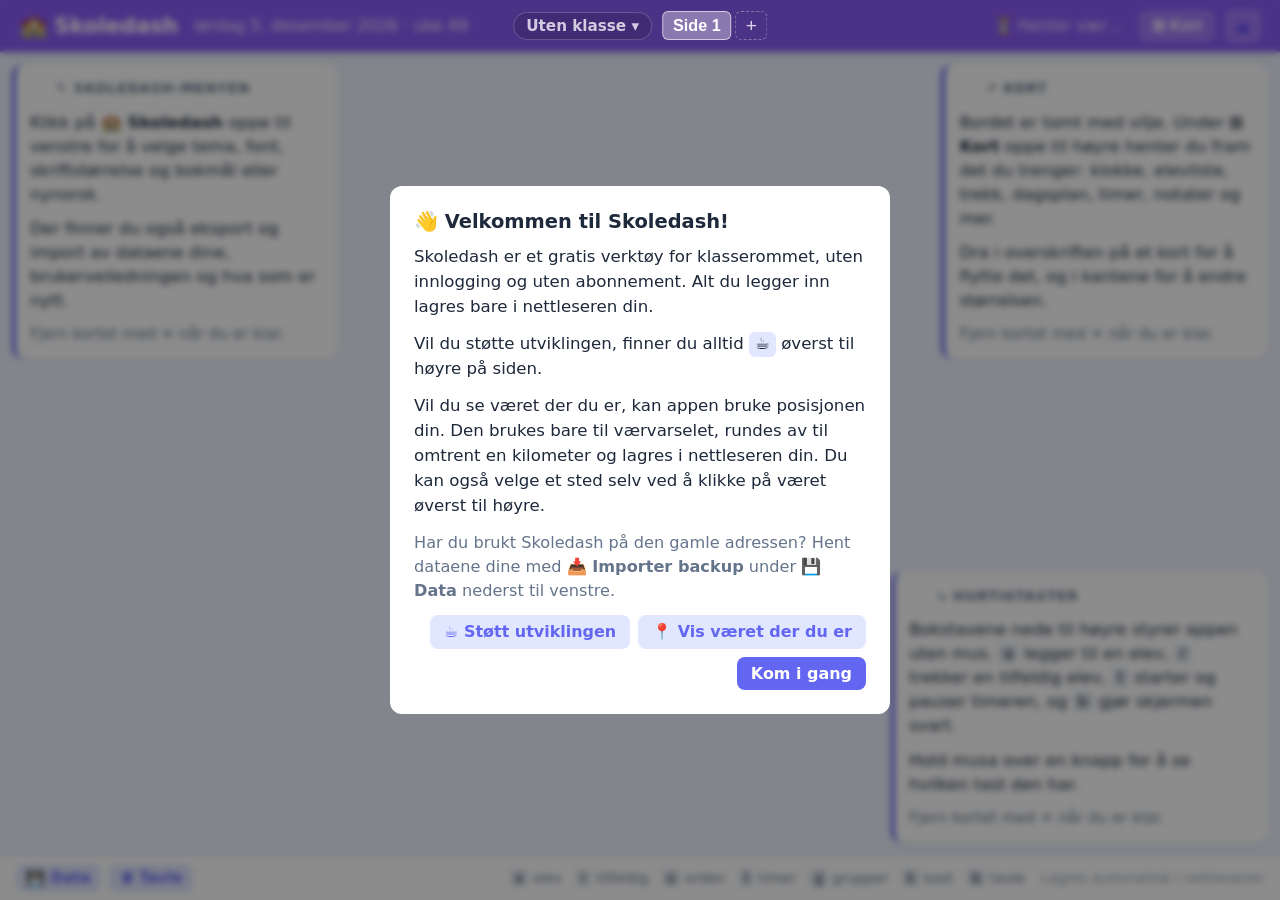
==== commit 259ae8d8: "Klasser: flere sider for samme klasse (v2.56) En klasse eier elevliste, oppmøte, kobling til lister " ====
--- a/index.html
+++ b/index.html
@@ -345,6 +345,21 @@
     </div>
   </div>
 
+  <!-- Card: Klassekart (v2.54). Rommet og lista under fylles av renderKlassekart(). -->
+  <div class="card" id="card-klassekart">
+    <button class="kl-widget-close" data-klikk="skjul-widget" data-widget="card-klassekart" title="Fjern fra siden">✕</button>
+    <div class="card-header">
+      <span class="drag-handle" title="Dra for å flytte">⠿</span>
+      <h2>Klassekart</h2>
+      <div class="card-controls">
+        <button class="btn btn-ghost btn-sm" id="btn-klassekart-trekk" title="Trekk nye plasser til alle">🎲 Trekk plasser</button>
+        <button class="btn btn-ghost btn-sm btn-icon" id="btn-klassekart-rom" title="Endre rommet: rader, kolonner og hvilke ruter som er pulter">🛠</button>
+      </div>
+    </div>
+    <div id="klassekart-rom" class="klassekart-rom"></div>
+    <div id="klassekart-bunn" class="klassekart-bunn hidden"></div>
+  </div>
+
 </main>
 
 <!-- Vises kun når det finnes ulagrede endringer siden siste eksport (oppdaterEksportVarsel).
@@ -436,6 +451,18 @@
     </div>
   </div>
 
+  <div id="modal-klasse-navn" class="modal hidden">
+    <h3 id="klasse-navn-tittel">Ny klasse</h3>
+    <p>Sidene i en klasse deler elevliste, oppmøte, klassekart og ukeplan. Kortene, dagsplanen og gruppeinndelingen er fortsatt egne per side.</p>
+    <input type="text" id="input-klasse-navn" placeholder="f.eks. 7B, 5. trinn, Valgfag…" maxlength="40">
+    <!-- Vises bare når det finnes sider uten klasse (fylles av åpneKlasseNavn) -->
+    <div id="klasse-navn-valg" class="klasse-valg hidden"></div>
+    <div class="modal-actions">
+      <button class="btn btn-ghost" id="btn-klasse-navn-avbryt">Avbryt</button>
+      <button class="btn btn-success" id="btn-klasse-navn-bekreft">Lagre</button>
+    </div>
+  </div>
+
   <div id="modal-lagre-mal" class="modal hidden">
     <h3>📑 Lagre siden som mal</h3>
     <p>Malen tar med oppsettet av kortene og innstillingene i dem, men ikke elever, grupper, dagsplan eller trekk.</p>
--- a/style.css
+++ b/style.css
@@ -507,6 +507,37 @@
     position: relative;
     display: inline-flex;
 }
+/* Klasseknappen (v2.56) står først i raden og skiller seg fra fanene: avrundet pille,
+   dempet når sidene ikke har klasse. */
+.side-klasse {
+    background: rgba(0, 0, 0, 0.18);
+    border: 1px solid rgba(255, 255, 255, 0.25);
+    border-radius: 999px;
+    padding: 4px 12px;
+    margin-right: 6px;
+    cursor: pointer;
+    font: inherit;
+    font-size: 0.8rem;
+    font-weight: 600;
+    color: var(--header-tekst);
+    opacity: 0.75;
+    white-space: nowrap;
+}
+.side-klasse.har-klasse {
+    opacity: 1;
+    background: rgba(255, 255, 255, 0.22);
+    border-color: rgba(255, 255, 255, 0.5);
+}
+.side-klasse:hover {
+    opacity: 1;
+}
+.side-meny .kl-dropdown-item.valgt {
+    font-weight: 700;
+}
+.side-meny .kl-dropdown-item.valgt::after {
+    content: ' ✓';
+    color: var(--primary);
+}
 .side-meny {
     position: absolute;
     top: calc(100% + 8px);
@@ -1711,6 +1742,153 @@
     border-radius: 2px;
     pointer-events: none;
     margin: -2px 0;
+}
+
+/* ===================== Klassekart (v2.54) ===================== */
+/* Rommet har fast størrelse i piksler og skaleres med kortet (.kl-skaler), så det
+   fyller kortet og hele skjermen i fokus. Fargene følger temaet. */
+.klassekart-rom {
+    display: flex;
+    flex-direction: column;
+    align-items: center;
+    gap: 8px;
+}
+.klassekart-tavle {
+    width: 60%;
+    text-align: center;
+    font-size: 0.68rem;
+    font-weight: 700;
+    letter-spacing: 0.1em;
+    text-transform: uppercase;
+    color: var(--muted);
+    border-top: 4px solid var(--primary);
+    border-radius: 2px;
+    padding-top: 3px;
+}
+.klassekart-grid {
+    display: grid;
+    grid-template-columns: repeat(var(--kol), 84px);
+    gap: 6px;
+}
+.pult {
+    height: 46px;
+    min-width: 0;
+    border-radius: 8px;
+    border: 1px solid var(--border);
+    background: var(--card);
+    color: var(--text);
+    font: inherit;
+    font-size: 0.82rem;
+    font-weight: 600;
+    padding: 0 6px;
+    overflow: hidden;
+    text-overflow: ellipsis;
+    white-space: nowrap;
+    cursor: pointer;
+    transition: background 0.12s, transform 0.12s;
+}
+.pult.ledig {
+    background: var(--bg);
+    border-style: dashed;
+}
+.pult.av {
+    visibility: hidden;
+}
+.klassekart-rom.redigerer .pult.av {
+    visibility: visible;
+    opacity: 0.55;
+    border-style: dotted;
+    background: transparent;
+    color: var(--muted);
+}
+.klassekart-rom.redigerer .pult.av::before {
+    content: '×';
+    font-size: 1.1rem;
+    font-weight: 400;
+}
+.pult.borte {
+    opacity: 0.45;
+    text-decoration: line-through;
+}
+.pult.valgt,
+.klassekart-chip.valgt {
+    outline: 3px solid var(--primary);
+    outline-offset: 1px;
+}
+.pult:hover {
+    transform: translateY(-1px);
+}
+.pult.gruppe-farget {
+    background: color-mix(in srgb, var(--gf) var(--gruppe-tone, 16%), var(--card));
+    color: color-mix(in srgb, var(--gf) 40%, var(--text));
+    border-color: color-mix(in srgb, var(--gf) 30%, var(--card));
+}
+.klassekart-redigering {
+    display: flex;
+    flex-wrap: wrap;
+    align-items: center;
+    justify-content: center;
+    gap: 6px 14px;
+    font-size: 0.8rem;
+    color: var(--text);
+}
+.klassekart-redigering strong {
+    display: inline-block;
+    min-width: 1.4em;
+    text-align: center;
+}
+.klassekart-hint {
+    width: 100%;
+    text-align: center;
+    font-size: 0.75rem;
+    color: var(--muted);
+}
+.klassekart-bunn {
+    display: flex;
+    flex-wrap: wrap;
+    align-items: center;
+    gap: 4px 6px;
+    font-size: 0.8rem;
+}
+.klassekart-label,
+.klassekart-valg {
+    color: var(--muted);
+}
+.klassekart-valg {
+    width: 100%;
+    color: var(--text);
+}
+.klassekart-chip {
+    padding: 2px 9px;
+    border-radius: 999px;
+    border: 1px solid var(--border);
+    background: var(--bg);
+    color: var(--text);
+    font: inherit;
+    font-size: 0.8rem;
+    cursor: pointer;
+}
+.klassekart-chip.borte {
+    opacity: 0.5;
+    text-decoration: line-through;
+}
+/* Valget i Ny klasse-dialogen: ta med sidene uten klasse, eller start tomt. */
+.klasse-valg {
+    display: flex;
+    flex-direction: column;
+    gap: 6px;
+    margin: 10px 0 2px;
+    font-size: 0.88rem;
+}
+.klasse-valg label {
+    display: flex;
+    align-items: center;
+    gap: 8px;
+    cursor: pointer;
+}
+#btn-klassekart-rom.aktiv {
+    background: var(--primary-l);
+    color: var(--primary-tekst);
 }
 
 /* ===================== Groups ===================== */
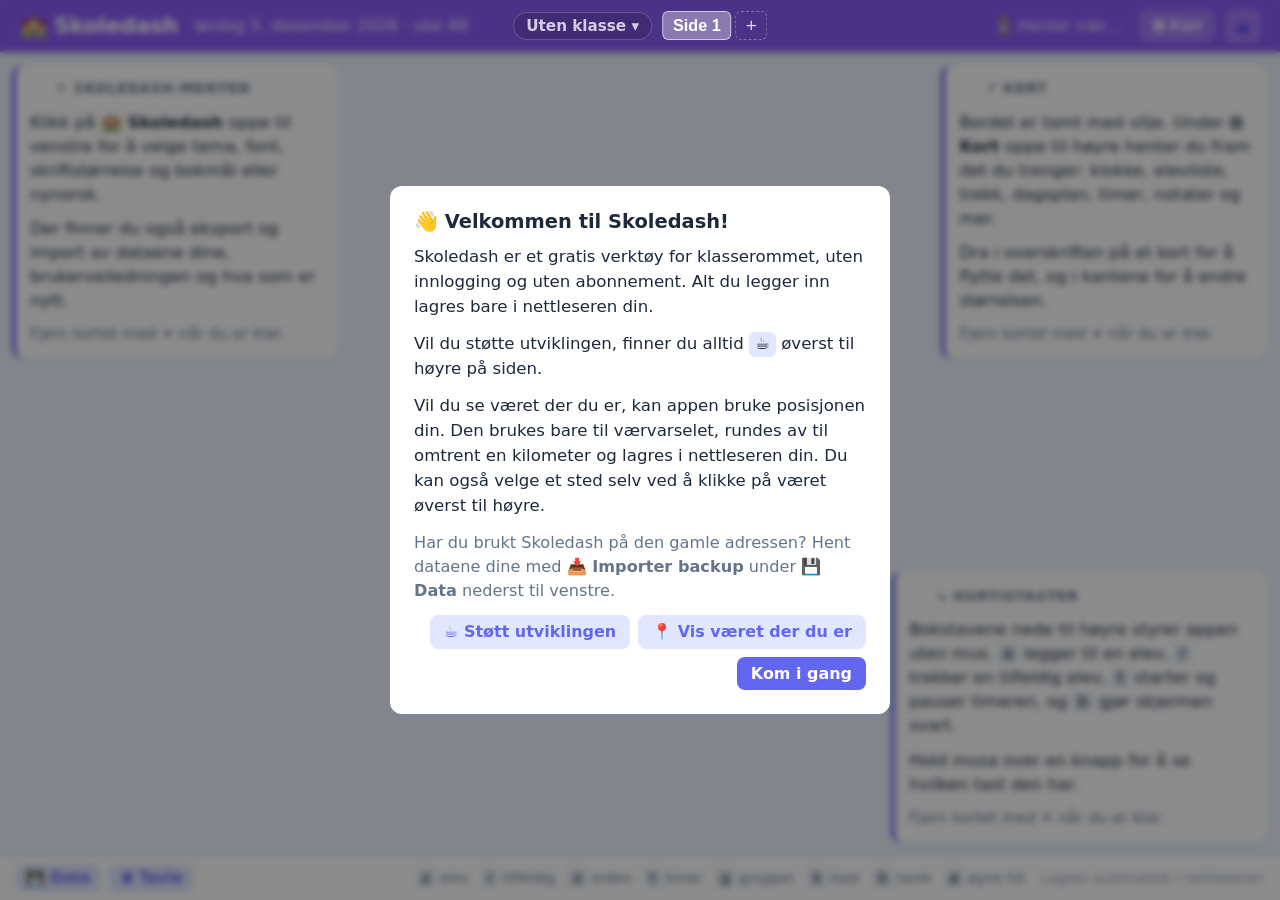
==== commit 1d0b3e09: "Øyne hit: beskjed over hele skjermen på tasten ø (v2.57) ø åpner dialogen med beskjeden og lydvalget" ====
--- a/index.html
+++ b/index.html
@@ -384,7 +384,8 @@
       <kbd>t</kbd> timer &nbsp;
       <kbd>g</kbd> grupper &nbsp;
       <kbd>k</kbd> kast &nbsp;
-      <kbd>b</kbd> tavle
+      <kbd>b</kbd> tavle &nbsp;
+      <kbd>ø</kbd> øyne hit
     </span>
     <span class="lagret-hint">Lagres automatisk i nettleseren</span>
   </div>
@@ -460,6 +461,17 @@
     <div class="modal-actions">
       <button class="btn btn-ghost" id="btn-klasse-navn-avbryt">Avbryt</button>
       <button class="btn btn-success" id="btn-klasse-navn-bekreft">Lagre</button>
+    </div>
+  </div>
+
+  <div id="modal-oynehit" class="modal hidden">
+    <h3>👀 Øyne hit</h3>
+    <p data-t-html>Beskjeden fyller hele skjermen. Klikk, <kbd>Esc</kbd> eller <kbd>ø</kbd> tar den bort igjen. <kbd>Shift</kbd>+<kbd>Ø</kbd> viser den rett på, uten å spørre.</p>
+    <input type="text" id="input-oynehit" placeholder="Øyne hit!" maxlength="80">
+    <label class="oynehit-lyd"><input type="checkbox" id="input-oynehit-lyd"> Spill en mild lyd</label>
+    <div class="modal-actions">
+      <button class="btn btn-ghost" id="btn-oynehit-avbryt">Avbryt</button>
+      <button class="btn btn-success" id="btn-oynehit-lagre">Vis beskjeden</button>
     </div>
   </div>
 
@@ -560,6 +572,14 @@
 <!-- Egen filvelger for «📥 Importer liste» i Lister-menyen: fletter bare inn lister. -->
 <input type="file" id="importer-liste-fil" accept="application/json,.json" style="display:none">
 <input type="file" id="importer-side-fil" accept="application/json,.json" style="display:none"> <!-- 📥 Importer side fra fil i +-menyen -->
+
+<!-- Øyne hit (ø): beskjed over hele skjermen, lukkes med klikk, Esc eller ø -->
+<div id="oynehit-overlay" class="hidden">
+  <div class="oynehit-tekst" id="oynehit-tekst"></div>
+  <div class="oynehit-bunn">
+    <span data-t-html>Klikk eller trykk <kbd>Esc</kbd> for å lukke</span>
+  </div>
+</div>
 
 <!-- Blackboard overlay -->
 <div id="blackboard-overlay" class="hidden">
--- a/style.css
+++ b/style.css
@@ -2405,6 +2405,60 @@
     border-radius: 4px;
     padding: 1px 6px;
     color: #3a3a3a;
+}
+
+/* ===================== Øyne hit ===================== */
+/* Over alt annet (som tavla). Temaets primærfarge, så beskjeden hører til temaet
+   og likevel bryter med resten av skjermen. */
+#oynehit-overlay {
+    position: fixed;
+    inset: 0;
+    z-index: 300;
+    background: var(--primary);
+    color: var(--on-primary);
+    display: flex;
+    align-items: center;
+    justify-content: center;
+    padding: 6vw 6vw 80px;
+    cursor: pointer;
+    text-align: center;
+    animation: fade-in 0.15s ease;
+}
+.oynehit-tekst {
+    font-size: clamp(3rem, 11vw, 15rem);
+    font-weight: 800;
+    line-height: 1.05;
+    overflow-wrap: anywhere;
+    animation: oynehit-inn 0.35s cubic-bezier(0.2, 1.4, 0.4, 1);
+}
+@keyframes oynehit-inn {
+    from { transform: scale(0.6); opacity: 0; }
+    to   { transform: scale(1);   opacity: 1; }
+}
+.oynehit-bunn {
+    position: absolute;
+    left: 0;
+    right: 0;
+    bottom: 24px;
+    display: flex;
+    justify-content: center;
+    align-items: center;
+    font-size: 0.85rem;
+    opacity: 0.8;
+}
+.oynehit-bunn kbd {
+    background: rgb(0 0 0 / 0.2);
+    border-radius: 4px;
+    padding: 1px 6px;
+    font-family: inherit;
+}
+.oynehit-lyd {
+    display: flex;
+    align-items: center;
+    gap: 8px;
+    margin: 4px 0 8px;
+    font-size: 0.9rem;
+    cursor: pointer;
 }
 
 /* ===================== Info modal ===================== */
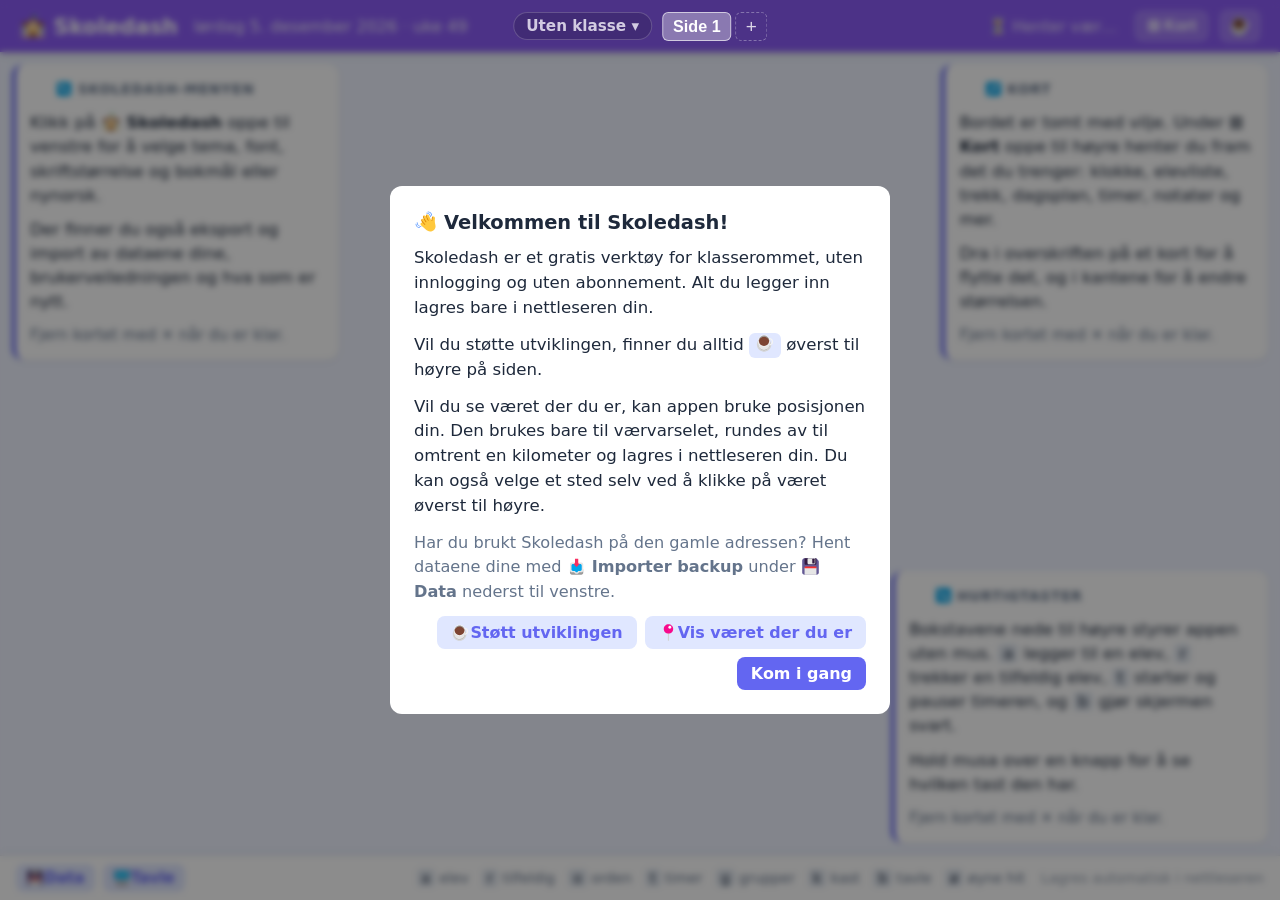
==== commit 4634ef58: "Ikoner: Fluent Emoji Flat i hele grensesnittet (v2.60) Emojiene tegnes som bilder fra ikoner/ (Micro" ====
--- a/index.html
+++ b/index.html
@@ -104,6 +104,8 @@
   <div id="sider-nav" class="sider-nav"></div> <!-- fane-rad, fylles av renderSiderNav() -->
   <div id="header-dato"></div>                 <!-- dagens dato, settes av oppdaterDato() -->
   <div id="widget-meny-wrapper">
+    <!-- Bursdager i dag (v2.59): 👑 og fornavn, fylles av renderBursdag(). Tom = skjult. -->
+    <div id="header-bursdag" class="hidden"></div>
     <div id="vær-wrapper">
       <div id="header-ver" title="Klikk for detaljer"></div>
       <div id="vær-popup" class="hidden"></div>
@@ -406,6 +408,17 @@
     </div>
   </div>
 
+  <div id="modal-bursdag" class="modal hidden">
+    <h3 id="bursdag-tittel">🎂 Bursdag</h3>
+    <p data-t-html>Skriv dag og måned, f.eks. <strong>14.03</strong>. På dagen vises 👑 og fornavnet i toppfeltet.</p>
+    <input type="text" id="input-bursdag" placeholder="dd.mm" maxlength="10" autocomplete="off" inputmode="numeric">
+    <div class="modal-actions">
+      <button class="btn btn-ghost" id="btn-bursdag-fjern">Fjern</button>
+      <button class="btn btn-ghost" id="btn-bursdag-avbryt">Avbryt</button>
+      <button class="btn btn-success" id="btn-bursdag-lagre">Lagre</button>
+    </div>
+  </div>
+
   <div id="modal-timer-sett" class="modal hidden">
     <h3>Sett nedtellingstid</h3>
     <input type="number" id="input-timer-minutter" placeholder="Minutter (1–60)…" min="1" max="60">
@@ -665,6 +678,7 @@
 
 <!-- All logikk og oppstart ligger her (init kjøres på DOMContentLoaded). -->
 <script src="tekster.js"></script>
+<script src="ikoner/liste.js"></script> <!-- hvilke emoji som har et Fluent-ikon i ikoner/ -->
 <script src="app.js"></script>
 </body>
 </html>
--- a/style.css
+++ b/style.css
@@ -473,6 +473,13 @@
     width: 9ch;
     min-width: 9ch;
 }
+.side-flere {
+    font-weight: 600;
+}
+/* Sidene i Flere-menyen: den aktive er fet, uten haken (den ville stått inntil ✕) */
+.side-meny .kl-dropdown-item.side-flere-side.valgt::after {
+    content: none;
+}
 .side-tab:hover:not(.aktiv) {
     background: rgba(255, 255, 255, 0.25);
 }
@@ -1323,6 +1330,36 @@
     transition: opacity 0.1s;
     flex-shrink: 0;
 }
+/* 🎂 (v2.59): synlig ved hover, svakt synlig hele tiden når bursdagen er satt */
+.elev-bursdag {
+    opacity: 0;
+    background: none;
+    border: none;
+    cursor: pointer;
+    padding: 2px 4px;
+    border-radius: 4px;
+    font-size: 0.8rem;
+    line-height: 1;
+    transition: opacity 0.1s;
+    flex-shrink: 0;
+}
+.elev-bursdag.satt { opacity: 0.55; }
+.elev-item:hover .elev-bursdag { opacity: 1; }
+/* Bursdag i toppfeltet: krone og fornavn, mellom fanene og været */
+#header-bursdag {
+    font-size: 0.9rem;
+    font-weight: 700;
+    white-space: nowrap;
+    background: rgb(255 255 255 / 0.18);
+    border: 1px solid rgb(255 255 255 / 0.3);
+    border-radius: 999px;
+    padding: 3px 12px;
+    animation: bursdag-inn 0.6s cubic-bezier(0.2, 1.4, 0.4, 1);
+}
+@keyframes bursdag-inn {
+    from { transform: scale(0.6); opacity: 0; }
+    to   { transform: scale(1);   opacity: 1; }
+}
 .elev-item:hover .elev-slett {
     opacity: 1;
 }
@@ -2459,6 +2496,19 @@
     margin: 4px 0 8px;
     font-size: 0.9rem;
     cursor: pointer;
+}
+
+/* ===================== Ikoner (Fluent Emoji Flat, v2.60) ===================== */
+/* Emojiene i grensesnittet er bilder (tegnIkoner i app.js). Størrelsen følger teksten
+   rundt, så de skalerer med kortene og fokusmodus som emoji gjorde. pointer-events av,
+   så klikk på et ikon treffer knappen det står i. */
+img.ik {
+    width: 1.2em;
+    height: 1.2em;
+    vertical-align: -0.22em;
+    display: inline-block;
+    pointer-events: none;
+    user-select: none;
 }
 
 /* ===================== Info modal ===================== */
